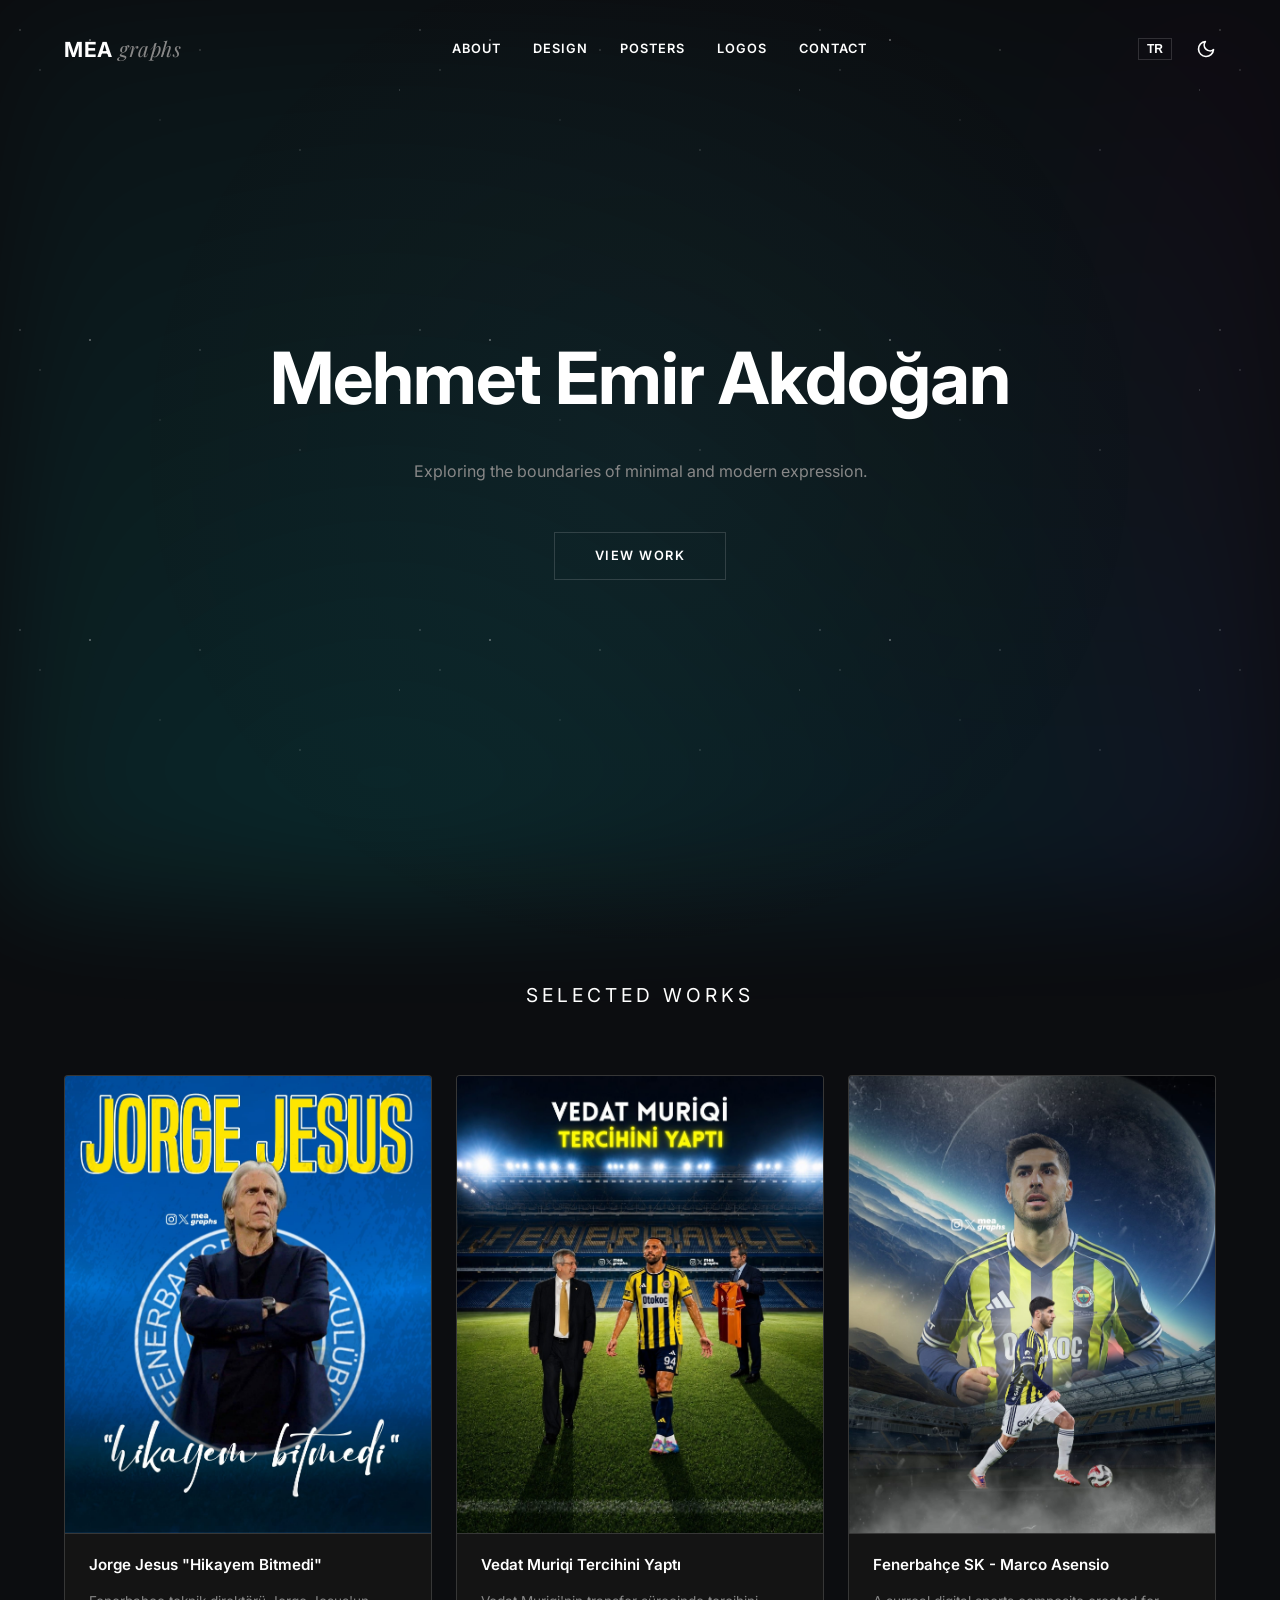
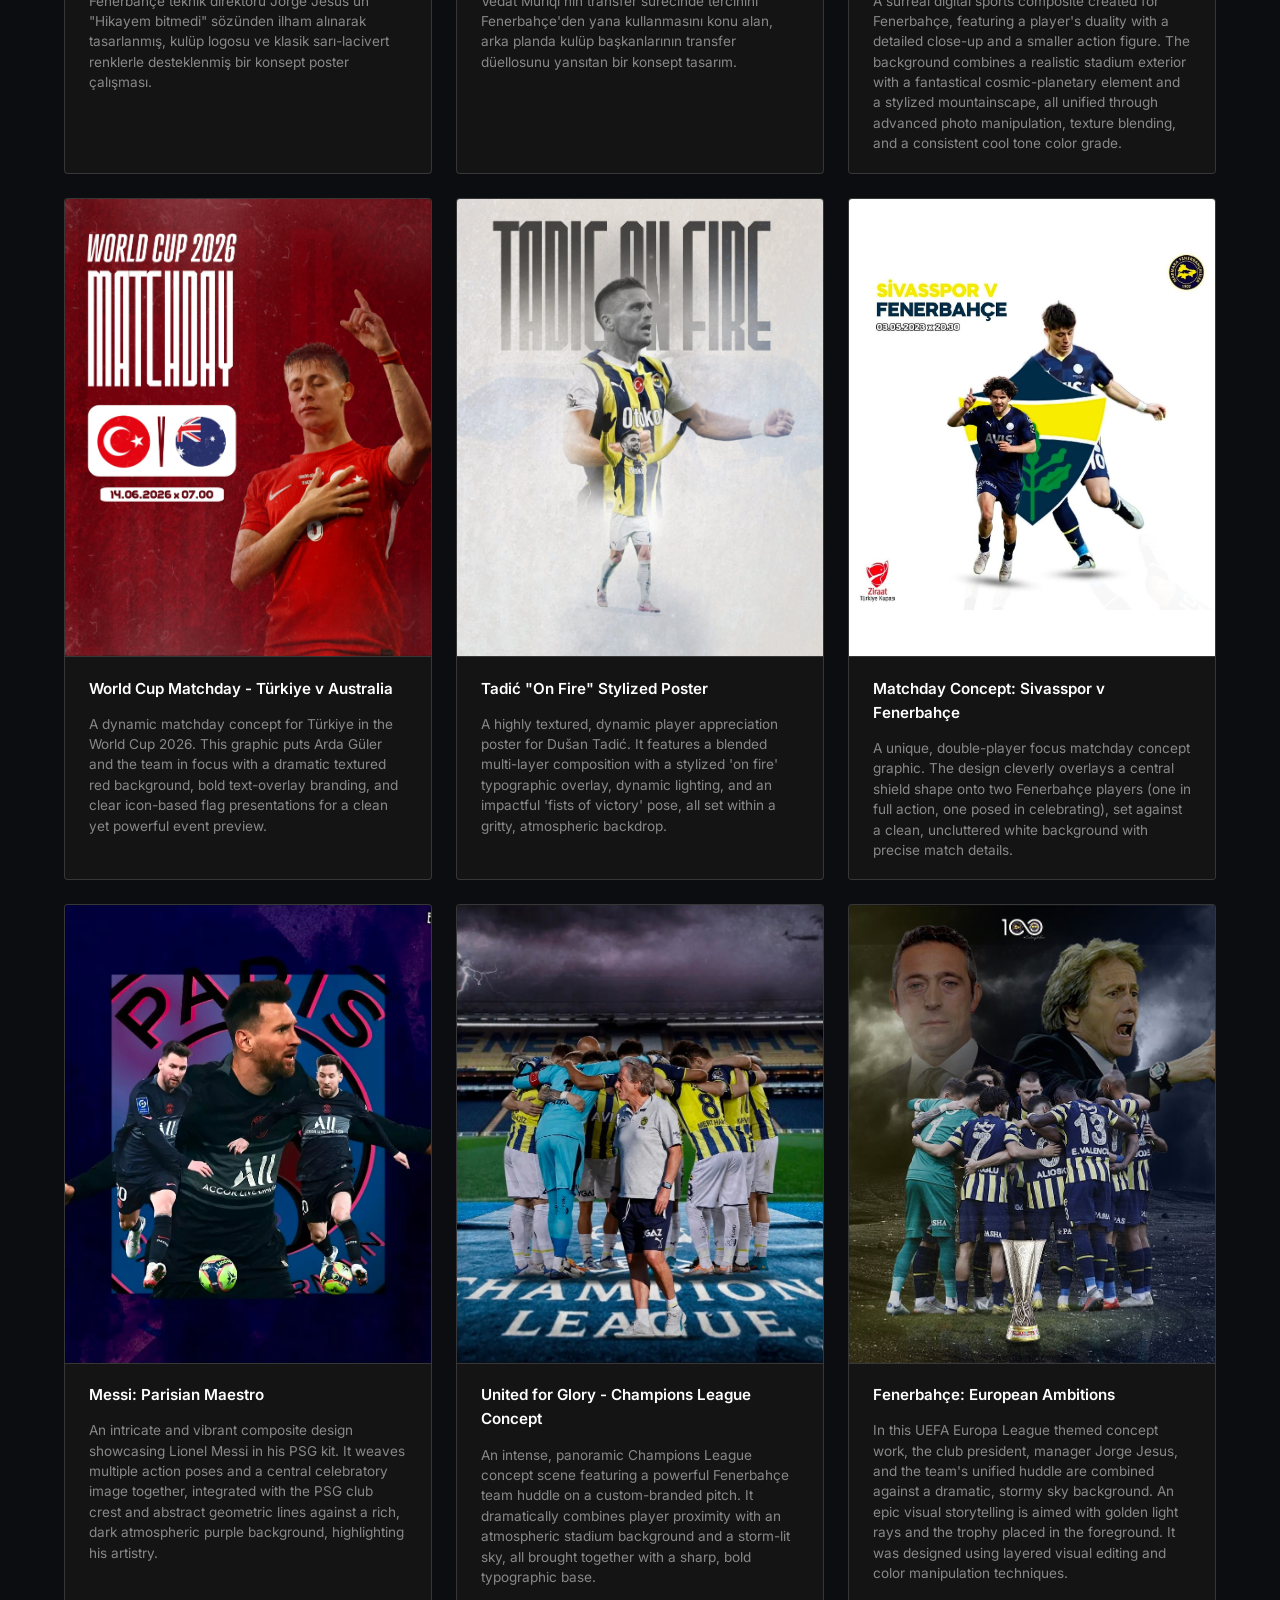
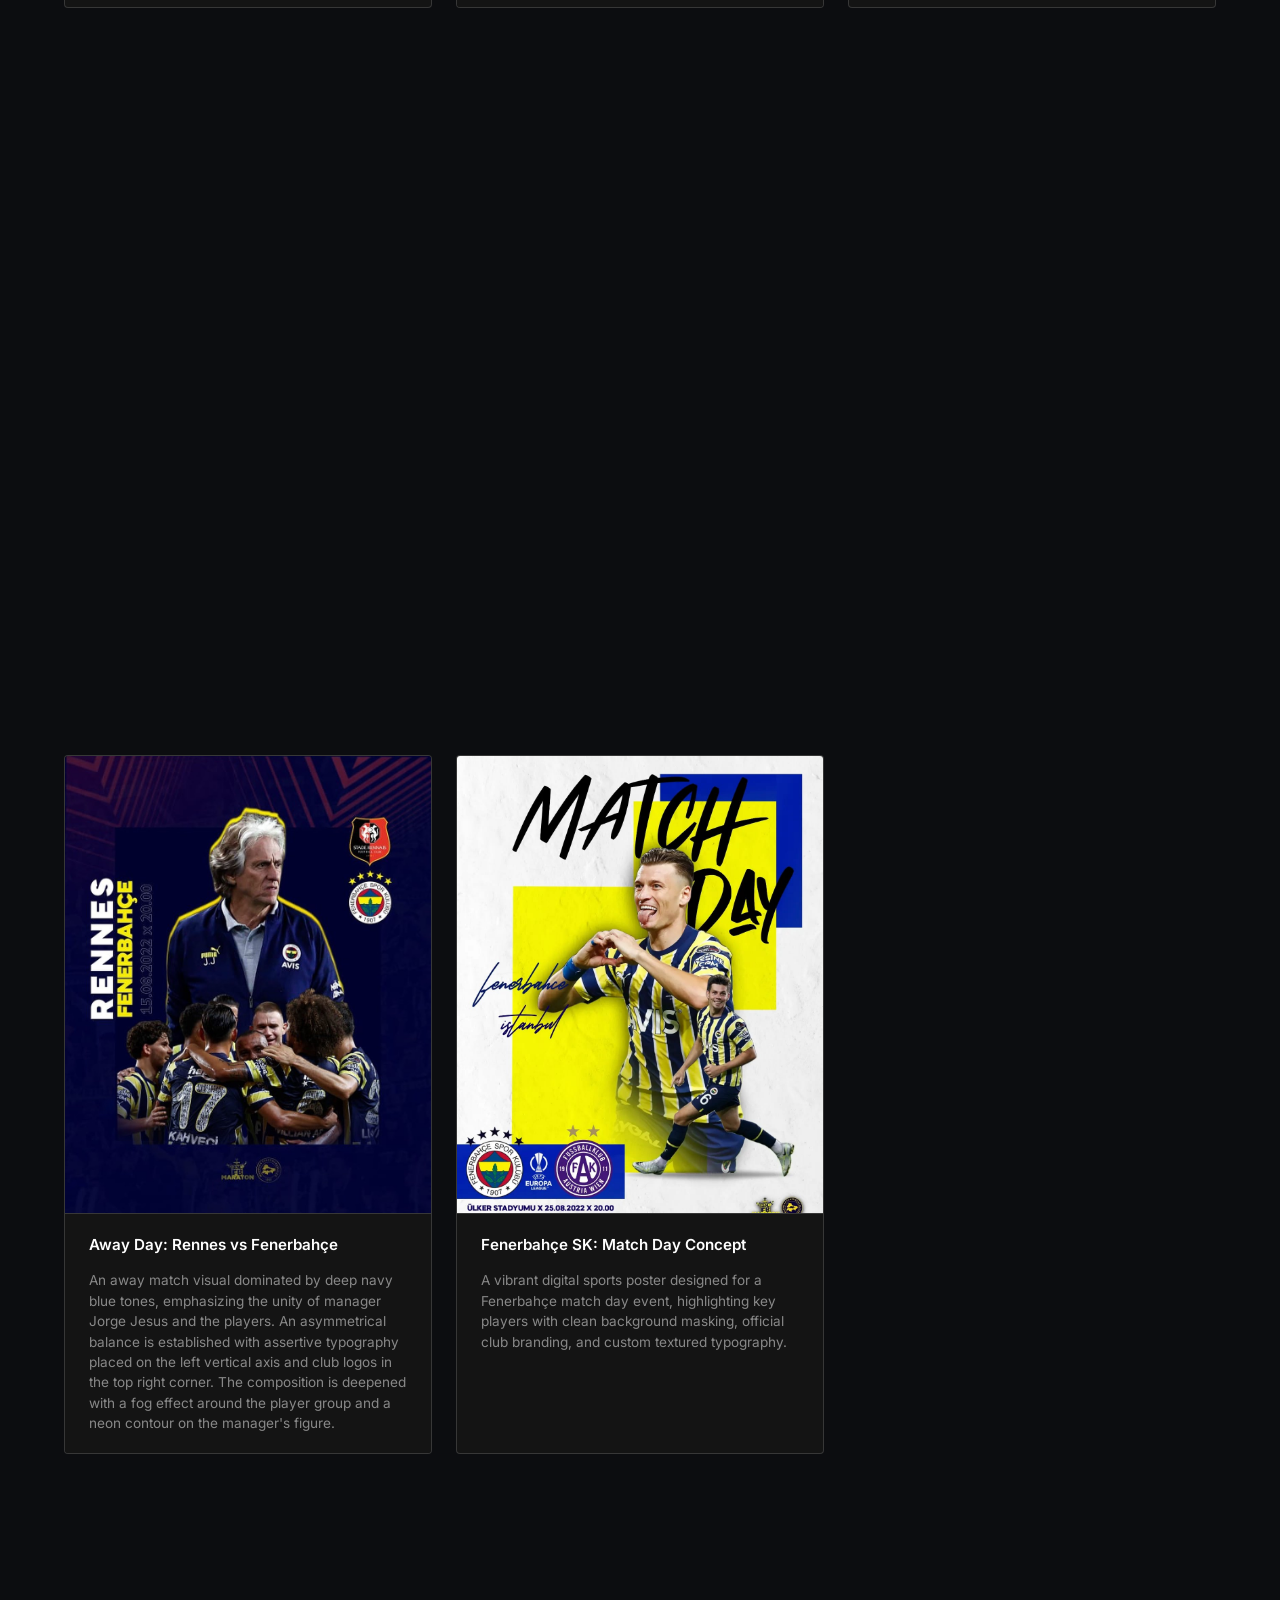
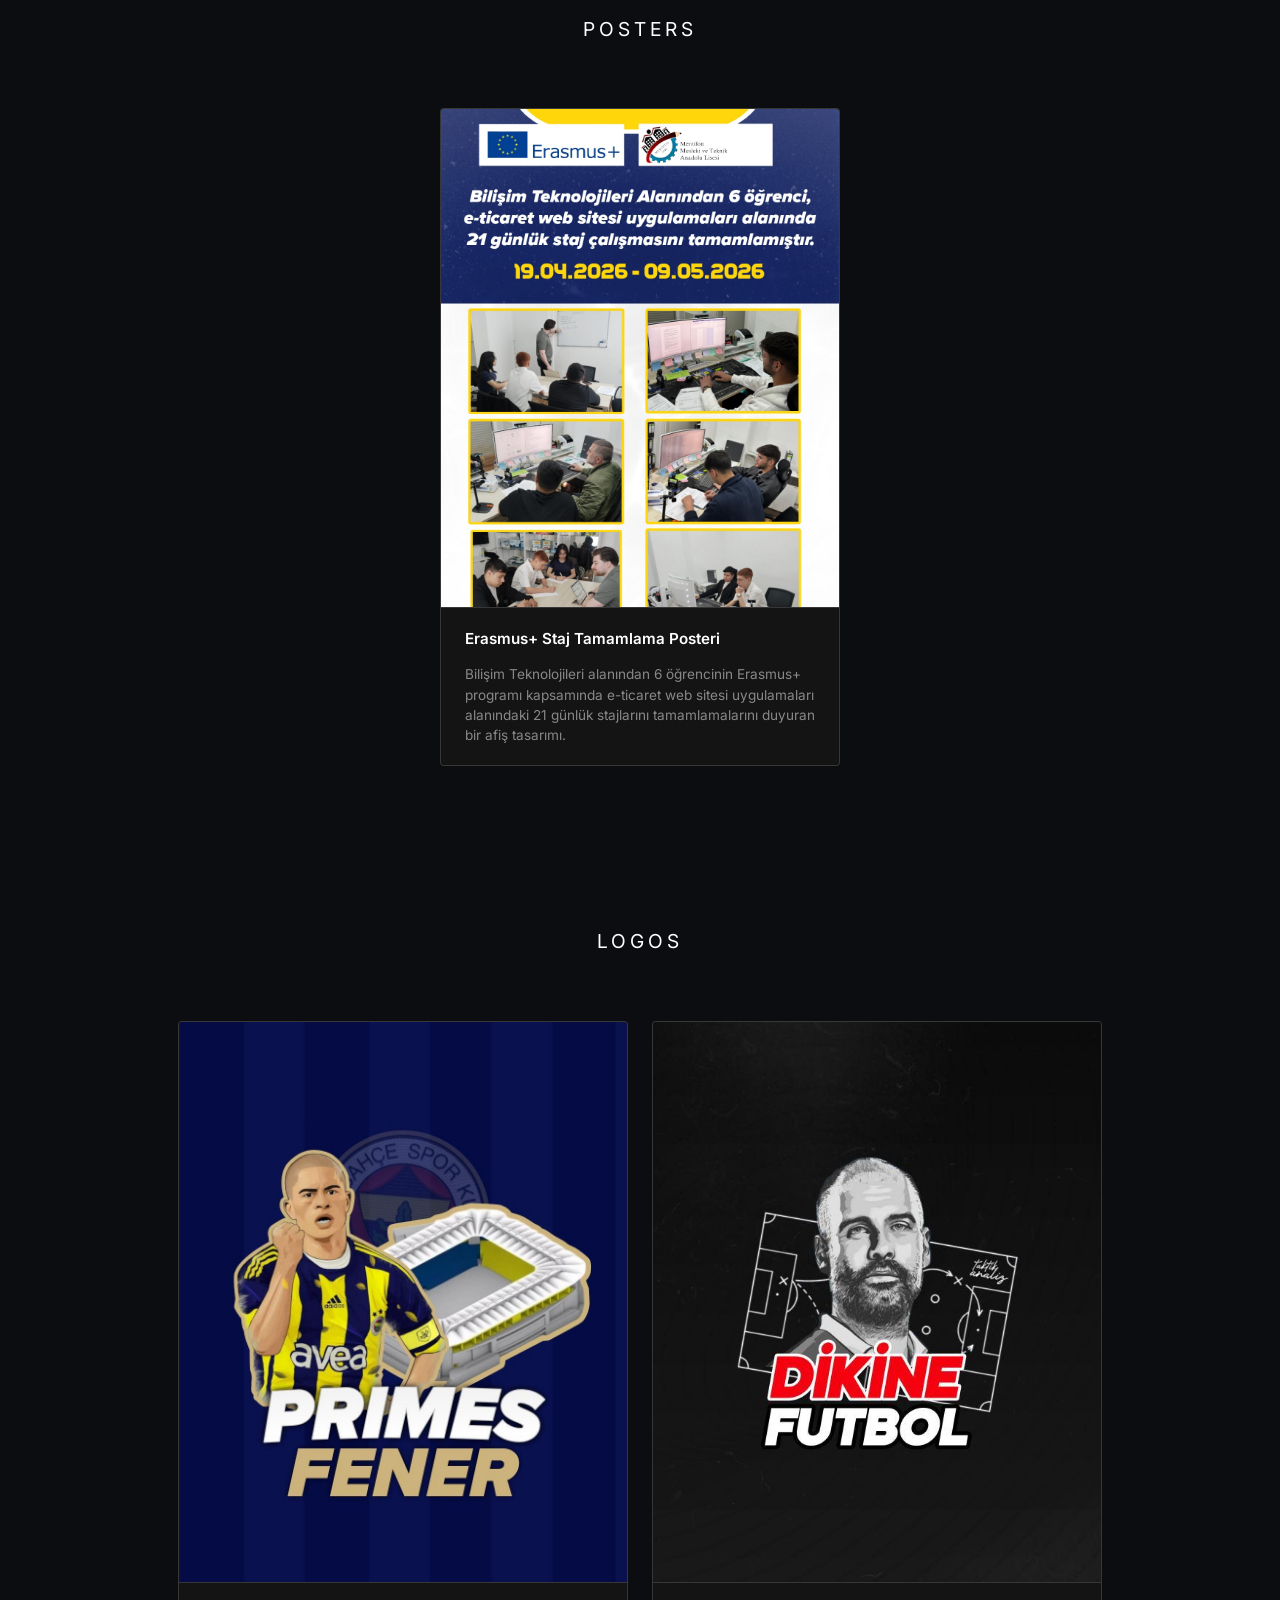
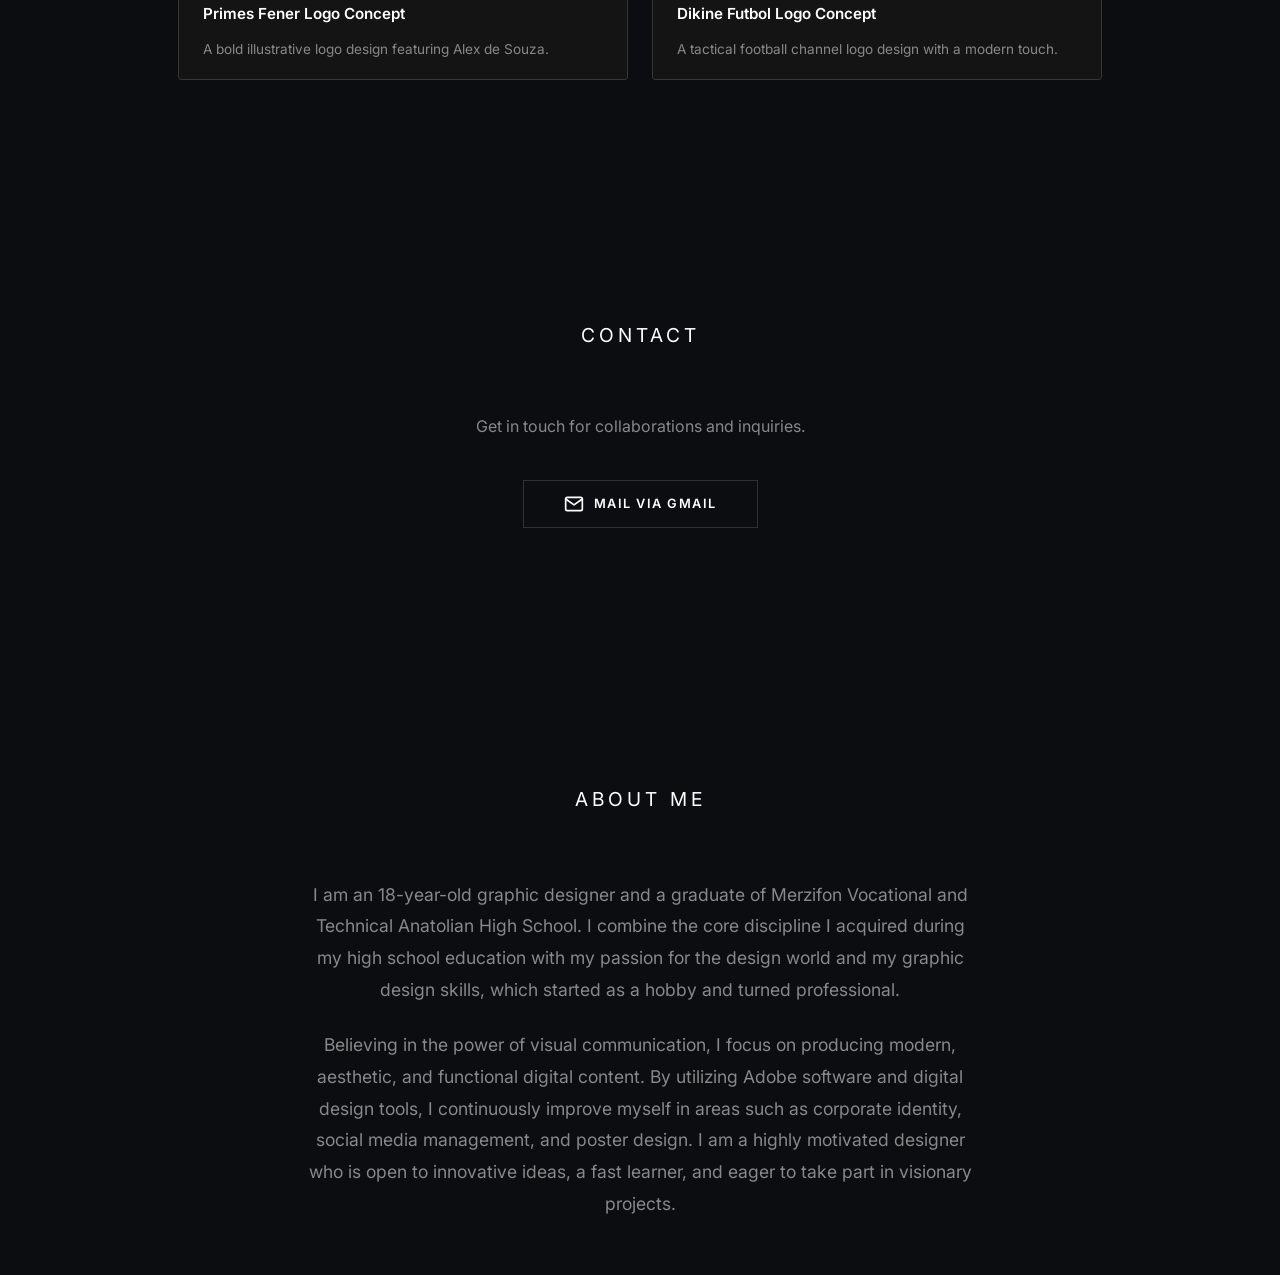
==== emiro kemiro  portfolyo site/index.html @ 2eadd858 "Add files via upload" ====
<!DOCTYPE html>
<html lang="en" data-theme="dark">
<head>
    <meta charset="UTF-8">
    <meta name="viewport" content="width=device-width, initial-scale=1.0">
    <title>Mehmet Emir Akdoğan | Design</title>
    <link rel="stylesheet" href="style.css?v=20">
    <link href="https://fonts.googleapis.com/css2?family=Inter:wght@300;400;500;600;700&family=Playfair+Display:ital@1&display=swap" rel="stylesheet">
</head>
<body>
    <div class="hologram-bg"></div>
    <header>
        <div class="logo"><strong>MEA</strong> <em>graphs</em></div>
        <nav class="nav-links">
            <a href="#about" data-en="ABOUT" data-tr="HAKKIMDA">ABOUT</a>
            <a href="#design" data-en="DESIGN" data-tr="TASARIM">DESIGN</a>
            <a href="#posters" data-en="POSTERS" data-tr="AFİŞ">POSTERS</a>
            <a href="#logos" data-en="LOGOS" data-tr="LOGOLAR">LOGOS</a>
            <a href="#contact" data-en="CONTACT" data-tr="İLETİŞİM">CONTACT</a>
        </nav>
        <div class="nav-right">
            <button class="lang-btn" id="lang-toggle">TR</button>
            <button id="theme-toggle" aria-label="Toggle Theme">
                <svg id="moon-icon" xmlns="http://www.w3.org/2000/svg" width="20" height="20" viewBox="0 0 24 24" fill="none" stroke="currentColor" stroke-width="2" stroke-linecap="round" stroke-linejoin="round"><path d="M21 12.79A9 9 0 1 1 11.21 3 7 7 0 0 0 21 12.79z"></path></svg>
                <svg id="sun-icon" xmlns="http://www.w3.org/2000/svg" width="20" height="20" viewBox="0 0 24 24" fill="none" stroke="currentColor" stroke-width="2" stroke-linecap="round" stroke-linejoin="round" style="display: none;"><circle cx="12" cy="12" r="5"></circle><line x1="12" y1="1" x2="12" y2="3"></line><line x1="12" y1="21" x2="12" y2="23"></line><line x1="4.22" y1="4.22" x2="5.64" y2="5.64"></line><line x1="18.36" y1="18.36" x2="19.78" y2="19.78"></line><line x1="1" y1="12" x2="3" y2="12"></line><line x1="21" y1="12" x2="23" y2="12"></line><line x1="4.22" y1="19.78" x2="5.64" y2="18.36"></line><line x1="18.36" y1="5.64" x2="19.78" y2="4.22"></line></svg>
            </button>
        </div>
    </header>

    <main>
        <section class="hero" id="home">
            <div id="stars"></div>
            <h1>Mehmet Emir Akdoğan</h1>
            <p data-en="Exploring the boundaries of minimal and modern expression." data-tr="Minimal ve modern ifadenin sınırlarını keşfediyorum.">Exploring the boundaries of minimal and modern expression.</p>
            <a href="#design" class="btn-outline view-work-btn" data-en="VIEW WORK" data-tr="ÇALIŞMALARI GÖR">VIEW WORK</a>
        </section>


        <section class="works-section" id="design">
            <h2 class="section-title fade-in-scroll" data-en="SELECTED WORKS" data-tr="SEÇKİN ÇALIŞMALAR">SELECTED WORKS</h2>
            <div class="works-grid">

                <div class="work-card">
                    <div class="card-img">
                        <img src="assets/jorge_jesus.jpg" alt="Jorge Jesus - Hikayem Bitmedi">
                    </div>
                    <div class="card-info">
                        <h3 data-en="Jorge Jesus &quot;My Story Isn't Over&quot;" data-tr="Jorge Jesus &quot;Hikayem Bitmedi&quot;">Jorge Jesus "Hikayem Bitmedi"</h3>
                        <p class="card-desc" data-en="A concept poster design inspired by Fenerbahçe manager Jorge Jesus's quote &quot;My story isn't over&quot;, supported by the club logo and classic yellow-navy blue colors." data-tr="Fenerbahçe teknik direktörü Jorge Jesus'un &quot;Hikayem bitmedi&quot; sözünden ilham alınarak tasarlanmış, kulüp logosu ve klasik sarı-lacivert renklerle desteklenmiş bir konsept poster çalışması.">Fenerbahçe teknik direktörü Jorge Jesus'un "Hikayem bitmedi" sözünden ilham alınarak tasarlanmış, kulüp logosu ve klasik sarı-lacivert renklerle desteklenmiş bir konsept poster çalışması.</p>
                    </div>
                </div>

                <div class="work-card">
                    <div class="card-img">
                        <img src="assets/vedat_muriqi.jpg" alt="Vedat Muriqi - Transfer Tercihi">
                    </div>
                    <div class="card-info">
                        <h3 data-en="Vedat Muriqi Transfer Decision" data-tr="Vedat Muriqi Tercihini Yaptı">Vedat Muriqi Tercihini Yaptı</h3>
                        <p class="card-desc" data-en="A transfer announcement concept design highlighting Vedat Muriqi's decision to join Fenerbahçe over rival clubs, featuring club presidents in the background to emphasize the transfer duel." data-tr="Vedat Muriqi'nin transfer sürecinde tercihini Fenerbahçe'den yana kullanmasını konu alan, arka planda kulüp başkanlarının transfer düellosunu yansıtan bir konsept tasarım.">Vedat Muriqi'nin transfer sürecinde tercihini Fenerbahçe'den yana kullanmasını konu alan, arka planda kulüp başkanlarının transfer düellosunu yansıtan bir konsept tasarım.</p>
                    </div>
                </div>

                <div class="work-card">
                    <div class="card-img">
                        <img src="assets/image 12.jpeg" alt="Fenerbahçe SK - Marco Asensio">
                    </div>
                    <div class="card-info">
                        <h3 data-en="Fenerbahçe SK - Marco Asensio" data-tr="Fenerbahçe SK - Marco Asensio">Fenerbahçe SK - Marco Asensio</h3>
                        <p class="card-desc" data-en="A surreal digital sports composite created for Fenerbahçe, featuring a player's duality with a detailed close-up and a smaller action figure. The background combines a realistic stadium exterior with a fantastical cosmic-planetary element and a stylized mountainscape, all unified through advanced photo manipulation, texture blending, and a consistent cool tone color grade." data-tr="Fenerbahçe için hazırlanan bu sürreal dijital spor kompozit çalışmasında, oyuncunun ikiliği, detaylı bir yakın plan ve daha küçük bir aksiyon figürüyle yansıtılıyor. Arka planda gerçekçi bir stadyum dış görünümü, fantastik kozmik-gezegen unsuru ve stilize bir dağ manzarası; gelişmiş fotoğraf manipülasyonu, doku harmanlama ve tutarlı soğuk ton renk derecelendirmesiyle bir araya getirilerek bütünlük sağlanmıştır.">A surreal digital sports composite created for Fenerbahçe, featuring a player's duality with a detailed close-up and a smaller action figure. The background combines a realistic stadium exterior with a fantastical cosmic-planetary element and a stylized mountainscape, all unified through advanced photo manipulation, texture blending, and a consistent cool tone color grade.</p>
                    </div>
                </div>
                <div class="work-card">
                    <div class="card-img">
                        <img src="assets/image 4.jpeg" alt="World Cup Matchday - Türkiye v Australia">
                    </div>
                    <div class="card-info">
                        <h3 data-en="World Cup Matchday - Türkiye v Australia" data-tr="Dünya Kupası Maç Günü - Türkiye v Avustralya">World Cup Matchday - Türkiye v Australia</h3>
                        <p class="card-desc" data-en="A dynamic matchday concept for Türkiye in the World Cup 2026. This graphic puts Arda Güler and the team in focus with a dramatic textured red background, bold text-overlay branding, and clear icon-based flag presentations for a clean yet powerful event preview." data-tr="2026 Dünya Kupası'nda Türkiye için dinamik bir maç günü konsepti. Arda Güler'i odağa alan bu çalışma, dramatik kırmızı arka planı ve ikon tabanlı detaylarıyla güçlü bir etkinlik önizlemesi sunar.">A dynamic matchday concept for Türkiye in the World Cup 2026. This graphic puts Arda Güler and the team in focus with a dramatic textured red background, bold text-overlay branding, and clear icon-based flag presentations for a clean yet powerful event preview.</p>
                    </div>
                </div>
                <div class="work-card">
                    <div class="card-img">
                        <img src="assets/image 2.jpeg" alt="Tadić 'On Fire' Stylized Poster">
                    </div>
                    <div class="card-info">
                        <h3 data-en="Tadić &quot;On Fire&quot; Stylized Poster" data-tr="Tadić &quot;On Fire&quot; Stilize Poster">Tadić "On Fire" Stylized Poster</h3>
                        <p class="card-desc" data-en="A highly textured, dynamic player appreciation poster for Dušan Tadić. It features a blended multi-layer composition with a stylized 'on fire' typographic overlay, dynamic lighting, and an impactful 'fists of victory' pose, all set within a gritty, atmospheric backdrop." data-tr="Dušan Tadić için tasarlanmış yüksek dokulu, dinamik bir poster. Stilize edilmiş 'on fire' tipografisi, dinamik ışıklandırma ve etkili bir kompozisyon ile harmanlanmıştır.">A highly textured, dynamic player appreciation poster for Dušan Tadić. It features a blended multi-layer composition with a stylized 'on fire' typographic overlay, dynamic lighting, and an impactful 'fists of victory' pose, all set within a gritty, atmospheric backdrop.</p>
                    </div>
                </div>
                <div class="work-card">
                    <div class="card-img contain-img">
                        <img src="assets/image 1.jpeg" alt="Matchday Concept: Sivasspor v Fenerbahçe">
                    </div>
                    <div class="card-info">
                        <h3 data-en="Matchday Concept: Sivasspor v Fenerbahçe" data-tr="Maç Günü Konsepti: Sivasspor v Fenerbahçe">Matchday Concept: Sivasspor v Fenerbahçe</h3>
                        <p class="card-desc" data-en="A unique, double-player focus matchday concept graphic. The design cleverly overlays a central shield shape onto two Fenerbahçe players (one in full action, one posed in celebrating), set against a clean, uncluttered white background with precise match details." data-tr="İki oyuncu odaklı, eşsiz bir maç günü konsept grafiği. Tasarım, merkezi bir kalkan şeklini iki Fenerbahçe oyuncusu üzerine akıllıca yerleştirerek temiz ve sade beyaz bir arka planda sunuyor.">A unique, double-player focus matchday concept graphic. The design cleverly overlays a central shield shape onto two Fenerbahçe players (one in full action, one posed in celebrating), set against a clean, uncluttered white background with precise match details.</p>
                    </div>
                </div>

                <div class="work-card">
                    <div class="card-img">
                        <img src="assets/image 3.jpeg" alt="Messi: Parisian Maestro">
                    </div>
                    <div class="card-info">
                        <h3 data-en="Messi: Parisian Maestro" data-tr="Messi: Parisli Maestro">Messi: Parisian Maestro</h3>
                        <p class="card-desc" data-en="An intricate and vibrant composite design showcasing Lionel Messi in his PSG kit. It weaves multiple action poses and a central celebratory image together, integrated with the PSG club crest and abstract geometric lines against a rich, dark atmospheric purple background, highlighting his artistry." data-tr="Lionel Messi'yi PSG formasıyla sergileyen canlı bir kompozit tasarım. Oyuncunun sanatını öne çıkarmak için karanlık atmosferik mor arka planda geometrik hatlarla detaylandırılmıştır.">An intricate and vibrant composite design showcasing Lionel Messi in his PSG kit. It weaves multiple action poses and a central celebratory image together, integrated with the PSG club crest and abstract geometric lines against a rich, dark atmospheric purple background, highlighting his artistry.</p>
                    </div>
                </div>

                <div class="work-card">
                    <div class="card-img">
                        <img src="assets/image 5.jpeg" alt="United for Glory - Champions League Concept">
                    </div>
                    <div class="card-info">
                        <h3 data-en="United for Glory - Champions League Concept" data-tr="Zafer İçin Bir Arada - Şampiyonlar Ligi Konsepti">United for Glory - Champions League Concept</h3>
                        <p class="card-desc" data-en="An intense, panoramic Champions League concept scene featuring a powerful Fenerbahçe team huddle on a custom-branded pitch. It dramatically combines player proximity with an atmospheric stadium background and a storm-lit sky, all brought together with a sharp, bold typographic base." data-tr="Fenerbahçe takımının sahada kenetlenmesini gösteren panoramik bir Şampiyonlar Ligi konsept sahnesi. Oyuncu yakınlığı, fırtınalı gökyüzü ve stadyum atmosferi ile birleştirilmiştir.">An intense, panoramic Champions League concept scene featuring a powerful Fenerbahçe team huddle on a custom-branded pitch. It dramatically combines player proximity with an atmospheric stadium background and a storm-lit sky, all brought together with a sharp, bold typographic base.</p>
                    </div>
                </div>
                <div class="work-card">
                    <div class="card-img">
                        <img src="assets/image 6.jpeg" alt="Fenerbahçe: European Ambitions">
                    </div>
                    <div class="card-info">
                        <h3 data-en="Fenerbahçe: European Ambitions" data-tr="Fenerbahçe – UEFA Avrupa Ligi Yolculuğu">Fenerbahçe: European Ambitions</h3>
                        <p class="card-desc" data-en="In this UEFA Europa League themed concept work, the club president, manager Jorge Jesus, and the team's unified huddle are combined against a dramatic, stormy sky background. An epic visual storytelling is aimed with golden light rays and the trophy placed in the foreground. It was designed using layered visual editing and color manipulation techniques." data-tr="UEFA Avrupa Ligi temalı bu konsept çalışmada, kulüp başkanı, teknik direktör Jorge Jesus ve takımın kenetlenme anı dramatik, fırtınalı bir gökyüzü arka planıyla birleştirilmiştir. Altın sarısı tonlarındaki ışık hüzmeleri ve ön plana yerleştirilen kupa objesiyle epik bir görsel hikaye anlatımı hedeflenmiştir. Katmanlı görsel düzenleme ve renk manipülasyonu teknikleri kullanılarak tasarlanmıştır.">In this UEFA Europa League themed concept work, the club president, manager Jorge Jesus, and the team's unified huddle are combined against a dramatic, stormy sky background. An epic visual storytelling is aimed with golden light rays and the trophy placed in the foreground. It was designed using layered visual editing and color manipulation techniques.</p>
                    </div>
                </div>
                <div class="work-card">
                    <div class="card-img">
                        <img src="assets/image 7.jpeg" alt="Matchday: İstanbulspor vs Fenerbahçe">
                    </div>
                    <div class="card-info">
                        <h3 data-en="Matchday: İstanbulspor vs Fenerbahçe" data-tr="İstanbulspor - Fenerbahçe Maç Günü">Matchday: İstanbulspor vs Fenerbahçe</h3>
                        <p class="card-desc" data-en="In this dynamic matchday visual prepared for the Süper Lig fixture, the team's iconic huddle during a goal celebration is chosen as the focal point. While an energetic atmosphere is created with the vibrant yellow smoke effect in the background, the match details highlighted with a modern and bold typography give the design a corporate identity." data-tr="Süper Lig müsabakası için hazırlanan bu dinamik maç günü görselinde, takımın gol sevincindeki ikonik kenetlenme anı odak noktası olarak seçilmiştir. Arka plandaki canlı sarı duman efektiyle enerjik bir atmosfer yaratılırken, modern ve kalın tipografi tercihiyle ön plana çıkarılan maç bilgileri tasarıma kurumsal bir kimlik kazandırmaktadır.">In this dynamic matchday visual prepared for the Süper Lig fixture, the team's iconic huddle during a goal celebration is chosen as the focal point. While an energetic atmosphere is created with the vibrant yellow smoke effect in the background, the match details highlighted with a modern and bold typography give the design a corporate identity.</p>
                    </div>
                </div>
                <div class="work-card">
                    <div class="card-img">
                        <img src="assets/image 8.jpeg" alt="Fenerbahçe vs Ankaragücü: On the Ball">
                    </div>
                    <div class="card-info">
                        <h3 data-en="Fenerbahçe vs Ankaragücü: On the Ball" data-tr="Fenerbahçe - Ankaragücü Oyuncu Odaklı Tasarım">Fenerbahçe vs Ankaragücü: On the Ball</h3>
                        <p class="card-desc" data-en="A dynamic sports poster focusing on the duel and ball control of two rival players. To create a sense of depth, the stadium image in the background is blurred, and the players' mobility and focal point on the pitch are enhanced with a subtle light effect (glow) applied around them and smoke details in the foreground." data-tr="İki rakip oyuncunun ikili mücadelesini ve top kontrolünü merkeze alan dinamik bir spor posteri. Derinlik hissi yaratmak amacıyla arka plandaki stadyum görseli flu bırakılmış, sporcuların etrafına uygulanan hafif ışık efekti (glow) ve ön plandaki duman detayları ile oyuncuların sahadaki hareketliliği ve odak noktası güçlendirilmiştir.">A dynamic sports poster focusing on the duel and ball control of two rival players. To create a sense of depth, the stadium image in the background is blurred, and the players' mobility and focal point on the pitch are enhanced with a subtle light effect (glow) applied around them and smoke details in the foreground.</p>
                    </div>
                </div>
                <div class="work-card">
                    <div class="card-img">
                        <img src="assets/image 9.jpeg" alt="UEFA Europa League: Group Stage Infographic">
                    </div>
                    <div class="card-info">
                        <h3 data-en="UEFA Europa League: Group Stage Infographic" data-tr="UEFA Avrupa Ligi Grubumuz">UEFA Europa League: Group Stage Infographic</h3>
                        <p class="card-desc" data-en="An information-focused social media graphic listing Fenerbahçe's opponents in the UEFA Europa League. A clean and modern infographic design with high readability for fans was created by balancing the club's corporate yellow and navy blue tones, sharp-edged stripes, and logos." data-tr="Fenerbahçe’nin UEFA Avrupa Ligi'ndeki rakiplerini listeleyen, bilgi odaklı bir sosyal medya grafiği. Kulübün kurumsal renkleri olan sarı ve lacivert tonlarının ağırlıkta olduğu, keskin hatlara sahip şeritler ve logoların dengeli yerleşimiyle taraftarlar için okunabilirliği yüksek, temiz ve modern bir infografik tasarımı oluşturulmuştur.">An information-focused social media graphic listing Fenerbahçe's opponents in the UEFA Europa League. A clean and modern infographic design with high readability for fans was created by balancing the club's corporate yellow and navy blue tones, sharp-edged stripes, and logos.</p>
                    </div>
                </div>
                <div class="work-card">
                    <div class="card-img">
                        <img src="assets/image 10.jpeg" alt="Away Day: Rennes vs Fenerbahçe">
                    </div>
                    <div class="card-info">
                        <h3 data-en="Away Day: Rennes vs Fenerbahçe" data-tr="Rennes - Fenerbahçe Deplasman Konsepti">Away Day: Rennes vs Fenerbahçe</h3>
                        <p class="card-desc" data-en="An away match visual dominated by deep navy blue tones, emphasizing the unity of manager Jorge Jesus and the players. An asymmetrical balance is established with assertive typography placed on the left vertical axis and club logos in the top right corner. The composition is deepened with a fog effect around the player group and a neon contour on the manager's figure." data-tr="Teknik direktör Jorge Jesus ve oyuncuların birlikteliğini vurgulayan, derin lacivert tonlarının hakim olduğu bir deplasman maçı görseli. Sol dikey aksa yerleştirilen iddialı tipografi ve sağ üst köşedeki kulüp logolarıyla asimetrik bir denge kurulmuştur. Oyuncu grubunun etrafındaki sis efekti ve teknik direktör figürünün üzerindeki neon kontur ile kompozisyon derinleştirilmiştir.">An away match visual dominated by deep navy blue tones, emphasizing the unity of manager Jorge Jesus and the players. An asymmetrical balance is established with assertive typography placed on the left vertical axis and club logos in the top right corner. The composition is deepened with a fog effect around the player group and a neon contour on the manager's figure.</p>
                    </div>
                </div>
                <div class="work-card">
                    <div class="card-img">
                        <img src="assets/image 11.jpeg" alt="Fenerbahçe SK: Match Day Concept">
                    </div>
                    <div class="card-info">
                        <h3 data-en="Fenerbahçe SK: Match Day Concept" data-tr="Fenerbahçe SK: Maç Günü Konsepti">Fenerbahçe SK: Match Day Concept</h3>
                        <p class="card-desc" data-en="A vibrant digital sports poster designed for a Fenerbahçe match day event, highlighting key players with clean background masking, official club branding, and custom textured typography." data-tr="Fenerbahçe maç günü etkinliği için tasarlanmış, önemli oyuncuları temiz bir arka plan maskelemesi, resmi kulüp markalaması ve özel dokulu tipografi ile öne çıkaran canlı bir dijital spor posteri.">A vibrant digital sports poster designed for a Fenerbahçe match day event, highlighting key players with clean background masking, official club branding, and custom textured typography.</p>
                    </div>
                </div>

            </div>
        </section>

        <section class="works-section fade-in-scroll" id="posters">
            <h2 class="section-title" data-en="POSTERS" data-tr="AFİŞ">POSTERS</h2>
            <div class="works-grid">
                <div class="work-card">
                    <div class="card-img">
                        <img src="assets/image 15.jpeg" alt="Erasmus+ Staj Tamamlama Posteri">
                    </div>
                    <div class="card-info">
                        <h3 data-en="Erasmus+ Internship Completion Poster" data-tr="Erasmus+ Staj Tamamlama Posteri">Erasmus+ Staj Tamamlama Posteri</h3>
                        <p class="card-desc" data-en="A poster design announcing the completion of a 21-day e-commerce website application internship by 6 Information Technology students under the Erasmus+ program." data-tr="Bilişim Teknolojileri alanından 6 öğrencinin Erasmus+ programı kapsamında e-ticaret web sitesi uygulamaları alanındaki 21 günlük stajlarını tamamlamalarını duyuran bir afiş tasarımı.">Bilişim Teknolojileri alanından 6 öğrencinin Erasmus+ programı kapsamında e-ticaret web sitesi uygulamaları alanındaki 21 günlük stajlarını tamamlamalarını duyuran bir afiş tasarımı.</p>
                    </div>
                </div>
            </div>
        </section>
        
        <section class="works-section fade-in-scroll" id="logos">
            <h2 class="section-title" data-en="LOGOS" data-tr="LOGOLAR">LOGOS</h2>
            <div class="works-grid">
                <div class="work-card">
                    <div class="card-img">
                        <img src="assets/image 14.jpeg" alt="Primes Fener Logo Concept">
                    </div>
                    <div class="card-info">
                        <h3 data-en="Primes Fener Logo Concept" data-tr="Primes Fener Logo Konsepti">Primes Fener Logo Concept</h3>
                        <p class="card-desc" data-en="A bold illustrative logo design featuring Alex de Souza." data-tr="Alex de Souza'nın yer aldığı cesur ve illüstratif bir logo tasarımı.">A bold illustrative logo design featuring Alex de Souza.</p>
                    </div>
                </div>
                <div class="work-card">
                    <div class="card-img">
                        <img src="assets/image13.jpeg" alt="Dikine Futbol Logo Concept">
                    </div>
                    <div class="card-info">
                        <h3 data-en="Dikine Futbol Logo Concept" data-tr="Dikine Futbol Logo Konsepti">Dikine Futbol Logo Concept</h3>
                        <p class="card-desc" data-en="A tactical football channel logo design with a modern touch." data-tr="Modern bir dokunuşa sahip taktiksel futbol kanalı logo tasarımı.">A tactical football channel logo design with a modern touch.</p>
                    </div>
                </div>
            </div>
        </section>

        <section class="contact-section" id="contact">
            <h2 class="section-title fade-in-scroll" data-en="CONTACT" data-tr="İLETİŞİM">CONTACT</h2>
            <p class="fade-in-scroll" data-en="Get in touch for collaborations and inquiries." data-tr="İşbirlikleri ve sorularınız için benimle iletişime geçin.">Get in touch for collaborations and inquiries.</p>
            <a href="https://mail.google.com/mail/?view=cm&fs=1&to=mehmetemirakdogann@gmail.com" target="_blank" rel="noopener noreferrer" class="btn-outline gmail-btn fade-in-scroll">
                <svg xmlns="http://www.w3.org/2000/svg" width="20" height="20" viewBox="0 0 24 24" fill="none" stroke="currentColor" stroke-width="2" stroke-linecap="round" stroke-linejoin="round"><path d="M4 4h16c1.1 0 2 .9 2 2v12c0 1.1-.9 2-2 2H4c-1.1 0-2-.9-2-2V6c0-1.1.9-2 2-2z"></path><polyline points="22,6 12,13 2,6"></polyline></svg>
                <span data-en="MAIL VIA GMAIL" data-tr="GMAIL İLE ULAŞ">MAIL VIA GMAIL</span>
            </a>
        </section>

        <section class="about-section fade-in-scroll" id="about">
            <h2 class="section-title" data-en="ABOUT ME" data-tr="HAKKIMDA">ABOUT ME</h2>
            <div class="about-content">
                <p data-en="I am an 18-year-old graphic designer and a graduate of Merzifon Vocational and Technical Anatolian High School. I combine the core discipline I acquired during my high school education with my passion for the design world and my graphic design skills, which started as a hobby and turned professional." data-tr="Merzifon Mesleki ve Teknik Anadolu Lisesi mezunu, 18 yaşında genç bir grafik tasarımcıyım. Lise eğitimim boyunca edindiğim temel disiplini, tasarım dünyasına olan tutkum ve hobi olarak başlayıp profesyonelleştirdiğim grafik tasarım yeteneklerimle birleştiriyorum.">I am an 18-year-old graphic designer and a graduate of Merzifon Vocational and Technical Anatolian High School. I combine the core discipline I acquired during my high school education with my passion for the design world and my graphic design skills, which started as a hobby and turned professional.</p>
                <p data-en="Believing in the power of visual communication, I focus on producing modern, aesthetic, and functional digital content. By utilizing Adobe software and digital design tools, I continuously improve myself in areas such as corporate identity, social media management, and poster design. I am a highly motivated designer who is open to innovative ideas, a fast learner, and eager to take part in visionary projects." data-tr="Görsel iletişimin gücüne inanıyor; modern, estetik ve işlevsel dijital içerikler üretmeye odaklanıyorum. Adobe programları ve dijital tasarım araçlarını kullanarak kurumsal kimlik, sosyal medya yönetimi ve poster tasarımları gibi alanlarda kendimi sürekli geliştiriyorum. Yenilikçi fikirlere açık, hızlı öğrenen ve vizyoner projelerde yer almak isteyen motive bir tasarımcıyım.">Believing in the power of visual communication, I focus on producing modern, aesthetic, and functional digital content. By utilizing Adobe software and digital design tools, I continuously improve myself in areas such as corporate identity, social media management, and poster design. I am a highly motivated designer who is open to innovative ideas, a fast learner, and eager to take part in visionary projects.</p>
            </div>
        </section>
    </main>

    <button id="back-to-top" aria-label="Back to top">
        <svg xmlns="http://www.w3.org/2000/svg" width="24" height="24" viewBox="0 0 24 24" fill="none" stroke="currentColor" stroke-width="2" stroke-linecap="round" stroke-linejoin="round"><line x1="12" y1="19" x2="12" y2="5"></line><polyline points="5 12 12 5 19 12"></polyline></svg>
    </button>

    <!-- Lightbox -->
    <div id="lightbox" class="lightbox">
        <div class="lightbox-controls">
            <a id="lightbox-download" class="lightbox-download" download>
                <svg xmlns="http://www.w3.org/2000/svg" width="24" height="24" viewBox="0 0 24 24" fill="none" stroke="currentColor" stroke-width="2" stroke-linecap="round" stroke-linejoin="round">
                    <path d="M21 15v4a2 2 0 0 1-2 2H5a2 2 0 0 1-2-2v-4"></path>
                    <polyline points="7 10 12 15 17 10"></polyline>
                    <line x1="12" y1="15" x2="12" y2="3"></line>
                </svg>
            </a>
            <span class="lightbox-close">&times;</span>
        </div>
        <div class="lightbox-wrapper">
            <img class="lightbox-content" id="lightbox-img" alt="Enlarged view">
            <div class="lightbox-info">
                <h3 id="lightbox-title"></h3>
                <div class="lightbox-software">
                    <svg xmlns="http://www.w3.org/2000/svg" viewBox="0 0 24 24" width="16" height="16" fill="none" stroke="currentColor" stroke-width="2" stroke-linecap="round" stroke-linejoin="round">
                        <polygon points="12 2 2 7 12 12 22 7 12 2"></polygon>
                        <polyline points="2 17 12 22 22 17"></polyline>
                        <polyline points="2 12 12 17 22 12"></polyline>
                    </svg>
                    <span>Designed with Photoshop</span>
                </div>
            </div>
        </div>
    </div>

    <script src="script.js?v=17"></script>
</body>
</html>
---- emiro kemiro  portfolyo site/style.css ----
:root {
    --bg-color: #0c0d10;
    --text-color: #ffffff;
    --text-muted: #888888;
    --card-bg: #141414;
    --border-color: rgba(255, 255, 255, 0.15);
    --btn-hover-bg: #ffffff;
    --btn-hover-text: #000000;
    --transition: all 0.5s cubic-bezier(0.25, 1, 0.5, 1);
}

[data-theme="light"] {
    --bg-color: #f5f5f5;
    --text-color: #000000;
    --text-muted: #666666;
    --card-bg: #ffffff;
    --border-color: rgba(0, 0, 0, 0.15);
    --btn-hover-bg: #000000;
    --btn-hover-text: #ffffff;
}

* {
    margin: 0;
    padding: 0;
    box-sizing: border-box;
}

body {
    font-family: 'Inter', sans-serif;
    background-color: var(--bg-color);
    color: var(--text-color);
    transition: background-color 0.5s cubic-bezier(0.25, 1, 0.5, 1), color 0.5s cubic-bezier(0.25, 1, 0.5, 1);
    line-height: 1.6;
    overflow-x: hidden;
    position: relative;
    animation: pageLoadFade 1s cubic-bezier(0.25, 1, 0.5, 1) forwards;
}

@keyframes pageLoadFade {
    0% {
        opacity: 0;
    }
    100% {
        opacity: 1;
    }
}

/* Holographic Background */
.hologram-bg {
    position: fixed;
    top: 0;
    left: 0;
    width: 100vw;
    height: 100vh;
    z-index: -2;
    pointer-events: none;
    opacity: 0.15;
    background: 
        radial-gradient(circle at 15% 50%, rgba(0, 255, 255, 0.8), transparent 50%),
        radial-gradient(circle at 85% 30%, rgba(255, 0, 255, 0.8), transparent 50%),
        radial-gradient(circle at 50% 80%, rgba(0, 0, 255, 0.8), transparent 50%);
    background-size: 200% 200%;
    animation: holoAnim 15s ease infinite;
    filter: blur(60px);
}

[data-theme='light'] .hologram-bg {
    opacity: 0.1; /* slightly less visible on light theme */
}

@keyframes holoAnim {
    0% { background-position: 0% 0%; }
    25% { background-position: 100% 0%; }
    50% { background-position: 100% 100%; }
    75% { background-position: 0% 100%; }
    100% { background-position: 0% 0%; }
}

#stars {
    position: absolute;
    top: 0;
    left: 0;
    width: 100%;
    height: 100%;
    z-index: -1;
    background-image: 
        radial-gradient(1px 1px at 20px 30px, rgba(255,255,255,0.8), rgba(0,0,0,0)),
        radial-gradient(1px 1px at 40px 70px, rgba(255,255,255,0.6), rgba(0,0,0,0)),
        radial-gradient(1.5px 1.5px at 90px 40px, rgba(255,255,255,0.9), rgba(0,0,0,0)),
        radial-gradient(1px 1px at 160px 120px, rgba(255,255,255,0.4), rgba(0,0,0,0)),
        radial-gradient(1px 1px at 200px 50px, rgba(255,255,255,0.7), rgba(0,0,0,0)),
        radial-gradient(1px 1px at 300px 150px, rgba(255,255,255,0.6), rgba(0,0,0,0)),
        radial-gradient(1.5px 1.5px at 400px 90px, rgba(255,255,255,0.5), rgba(0,0,0,0)),
        radial-gradient(1px 1px at 500px 200px, rgba(255,255,255,0.8), rgba(0,0,0,0)),
        radial-gradient(1px 1px at 600px 300px, rgba(255,255,255,0.6), rgba(0,0,0,0)),
        radial-gradient(1px 1px at 800px 50px, rgba(255,255,255,0.7), rgba(0,0,0,0));
    background-repeat: repeat;
    background-size: 400px 300px;
    opacity: 0.6;
    animation: twinkle 4s ease-in-out infinite alternate;
}

@keyframes twinkle {
    0% { opacity: 0.3; }
    100% { opacity: 0.8; }
}

[data-theme="light"] #stars {
    opacity: 0.05;
    filter: invert(1);
}

header {
    display: flex;
    justify-content: space-between;
    align-items: center;
    padding: 2rem 5%;
    position: absolute;
    top: 0;
    left: 0;
    width: 100%;
    z-index: 100;
}

.logo {
    font-size: 1.3rem;
    letter-spacing: 0.5px;
}

.logo strong {
    font-weight: 700;
}

.logo em {
    font-family: 'Playfair Display', serif;
    font-weight: 400;
    font-style: italic;
    color: var(--text-muted);
}

.nav-links {
    display: flex;
    gap: 2rem;
}

@media (max-width: 768px) {
    .nav-links {
        display: none;
    }
}

.nav-links a {
    color: var(--text-color);
    text-decoration: none;
    font-size: 0.8rem;
    font-weight: 600;
    letter-spacing: 1px;
    transition: color 0.5s cubic-bezier(0.25, 1, 0.5, 1);
}

.nav-links a:hover {
    color: var(--text-muted);
}

.nav-right {
    display: flex;
    align-items: center;
    gap: 1.5rem;
}

.lang-btn {
    background: transparent;
    border: 1px solid var(--border-color);
    color: var(--text-color);
    padding: 0.2rem 0.5rem;
    font-size: 0.75rem;
    font-weight: 600;
    cursor: pointer;
    transition: var(--transition);
}

.lang-btn:hover {
    background: var(--btn-hover-bg);
    color: var(--btn-hover-text);
}

#theme-toggle {
    background: none;
    border: none;
    color: var(--text-color);
    cursor: pointer;
    display: flex;
    align-items: center;
    justify-content: center;
    transition: var(--transition);
}

#theme-toggle:hover {
    color: var(--text-muted);
    transform: rotate(15deg);
}

.hero {
    position: relative;
    overflow: hidden;
    height: 100vh;
    display: flex;
    flex-direction: column;
    justify-content: center;
    align-items: center;
    text-align: center;
    padding: 0 5%;
}

.hero h1 {
    font-size: clamp(2.5rem, 6vw, 4.5rem);
    font-weight: 700;
    margin-bottom: 1.5rem;
    letter-spacing: -1px;
}

.hero p {
    font-size: clamp(1rem, 1.2vw, 1.1rem);
    color: var(--text-muted);
    margin-bottom: 3rem;
    font-weight: 400;
}

.btn-outline {
    display: inline-block;
    padding: 0.8rem 2.5rem;
    background: transparent;
    color: var(--text-color);
    border: 1px solid var(--border-color);
    text-decoration: none;
    font-size: 0.8rem;
    font-weight: 600;
    letter-spacing: 1.5px;
    transition: var(--transition);
    position: relative;
    overflow: hidden;
}

.btn-outline:hover {
    background: var(--btn-hover-bg);
    color: var(--btn-hover-text);
    transform: translateY(-2px);
    box-shadow: 0 10px 20px rgba(0,0,0,0.1);
}

.gmail-btn {
    display: inline-flex;
    align-items: center;
    gap: 10px;
    padding: 0.8rem 2.5rem;
}

.gmail-btn svg {
    width: 20px;
    height: 20px;
}

.about-section {
    padding: 6rem 5% 2rem;
    max-width: 800px;
    margin: 0 auto;
    text-align: center;
}

.about-content {
    font-size: 1.1rem;
    line-height: 1.8;
    color: var(--text-muted);
}

.about-content p {
    margin-bottom: 1.5rem;
}

.works-section {
    padding: 5rem 5%;
    max-width: 1400px;
    margin: 0 auto;
}

.section-title {
    text-align: center;
    font-size: 1.2rem;
    font-weight: 400;
    letter-spacing: 4px;
    margin-bottom: 4rem;
}

.works-grid {
    display: grid;
    grid-template-columns: repeat(auto-fit, minmax(320px, 1fr));
    gap: 1.5rem;
}

#posters .works-grid {
    grid-template-columns: repeat(auto-fit, minmax(320px, 400px));
    justify-content: center;
}

#logos .works-grid {
    grid-template-columns: repeat(auto-fit, minmax(320px, 450px));
    justify-content: center;
}

/* Staggering Entrance */
.work-card {
    background: var(--card-bg);
    border-radius: 4px;
    overflow: hidden;
    border: 1px solid var(--border-color);
    opacity: 0;
    transform: translateY(40px);
    transition: opacity 0.8s cubic-bezier(0.25, 1, 0.5, 1), transform 0.8s cubic-bezier(0.25, 1, 0.5, 1);
}

.work-card.visible {
    opacity: 1;
    transform: translateY(0);
}

.work-card:nth-child(1) { transition-delay: 0.1s; }
.work-card:nth-child(2) { transition-delay: 0.2s; }
.work-card:nth-child(3) { transition-delay: 0.3s; }
.work-card:nth-child(4) { transition-delay: 0.4s; }
.work-card:nth-child(5) { transition-delay: 0.5s; }

/* Weightless Float Effect */
@keyframes weightlessFloat {
    0% { transform: translateY(0); }
    50% { transform: translateY(-10px); }
    100% { transform: translateY(0); }
}

.card-img {
    width: 100%;
    aspect-ratio: 4/5;
    overflow: hidden;
}

.work-card.visible .card-img {
    animation: weightlessFloat 7s ease-in-out infinite;
}
.work-card:nth-child(2) .card-img { animation-delay: -2s; }
.work-card:nth-child(3) .card-img { animation-delay: -4s; }
.work-card:nth-child(4) .card-img { animation-delay: -1s; }
.work-card:nth-child(5) .card-img { animation-delay: -3s; }

.card-img img {
    width: 100%;
    height: 100%;
    object-fit: cover;
    transition: transform 0.7s cubic-bezier(0.25, 1, 0.5, 1);
    cursor: zoom-in;
}

.card-img.contain-img {
    background-color: #ffffff;
}
.card-img.contain-img img {
    object-fit: contain;
}

.work-card:hover .card-img img {
    transform: scale(1.05);
}

.card-info {
    padding: 1.2rem 1.5rem;
    background: var(--card-bg);
    border-top: 1px solid var(--border-color);
}

.card-info h3 {
    font-size: 0.95rem;
    font-weight: 600;
    color: var(--text-color);
}

.card-desc {
    font-size: 0.85rem;
    color: var(--text-muted);
    margin-top: 0.8rem;
    line-height: 1.5;
}

/* Scroll Triggered Storytelling Elements with Soft Fade */
.fade-in-scroll {
    opacity: 0;
    transform: translateY(20px);
    filter: blur(8px);
    transition: opacity 1s cubic-bezier(0.25, 1, 0.5, 1), transform 1s cubic-bezier(0.25, 1, 0.5, 1), filter 1s cubic-bezier(0.25, 1, 0.5, 1);
}

.fade-in-scroll.visible {
    opacity: 1;
    transform: translateY(0);
    filter: blur(0);
}

.contact-section {
    padding: 10rem 5%;
    text-align: center;
}

.contact-section p {
    color: var(--text-muted);
    margin-bottom: 2.5rem;
}

#back-to-top {
    position: fixed;
    bottom: 2rem;
    right: 2rem;
    width: 45px;
    height: 45px;
    border-radius: 50%;
    background: var(--text-color);
    color: var(--bg-color);
    border: none;
    display: flex;
    justify-content: center;
    align-items: center;
    cursor: pointer;
    opacity: 0;
    visibility: hidden;
    transition: all 0.5s cubic-bezier(0.25, 1, 0.5, 1);
    z-index: 1000;
}

#back-to-top.visible {
    opacity: 1;
    visibility: visible;
}

#back-to-top:hover {
    transform: translateY(-5px);
    box-shadow: 0 10px 20px rgba(0,0,0,0.2);
}

/* Lightbox Styles */
.lightbox {
    position: fixed;
    z-index: 10000;
    left: 0;
    top: 0;
    width: 100%;
    height: 100%;
    background-color: rgba(0, 0, 0, 0.9);
    display: flex;
    justify-content: center;
    align-items: center;
    opacity: 0;
    visibility: hidden;
    transition: opacity 0.5s cubic-bezier(0.25, 1, 0.5, 1), visibility 0.5s;
    backdrop-filter: blur(10px);
}

.lightbox.active {
    opacity: 1;
    visibility: visible;
}

.lightbox-wrapper {
    display: flex;
    flex-direction: column;
    align-items: center;
    width: 100%;
    max-height: 95vh;
    justify-content: center;
    position: relative;
    z-index: 1;
}

.lightbox-content {
    max-width: 90%;
    max-height: 75vh;
    object-fit: contain;
    transform: scale(0.8);
    transition: transform 0.5s cubic-bezier(0.25, 1, 0.5, 1);
    border-radius: 4px;
    box-shadow: 0 20px 50px rgba(0,0,0,0.5);
}

.lightbox.active .lightbox-content {
    transform: scale(1);
}

.lightbox-info {
    margin-top: 1.5rem;
    text-align: center;
    color: #fff;
    font-family: var(--font-primary);
    opacity: 0;
    transform: translateY(20px);
    transition: opacity 0.5s, transform 0.5s;
    transition-delay: 0.2s;
}

.lightbox.active .lightbox-info {
    opacity: 1;
    transform: translateY(0);
}

#lightbox-title {
    font-size: 1.2rem;
    font-weight: 500;
    margin-bottom: 0.5rem;
    letter-spacing: 1px;
}

.lightbox-software {
    display: inline-flex;
    align-items: center;
    gap: 8px;
    color: #aaa;
    font-size: 0.9rem;
    font-weight: 400;
}

.lightbox-software svg {
    color: #aaa;
}

.lightbox-controls {
    position: absolute;
    top: 30px;
    right: 40px;
    display: flex;
    align-items: center;
    gap: 20px;
    z-index: 10;
}

.lightbox-download {
    color: #fff;
    cursor: pointer;
    transition: color 0.3s;
    display: flex;
    align-items: center;
    justify-content: center;
}

.lightbox-download:hover {
    color: #ccc;
}

.lightbox-close {
    color: #fff;
    font-size: 40px;
    font-weight: 300;
    cursor: pointer;
    transition: color 0.3s;
    line-height: 1;
    display: flex;
    align-items: center;
    justify-content: center;
}

.lightbox-close:hover {
    color: #ccc;
}

/* Ethereal Glow */
#glow {
    position: fixed;
    top: 0; left: 0;
    width: 1200px; height: 1200px;
    background: radial-gradient(circle, rgba(90, 110, 140, 0.05) 0%, rgba(0,0,0,0) 60%);
    border-radius: 50%;
    transform: translate(-50%, -50%);
    pointer-events: none;
    z-index: -2;
}
[data-theme="light"] #glow {
    background: radial-gradient(circle, rgba(90, 110, 140, 0.08) 0%, rgba(0,0,0,0) 60%);
}

/* Tools & Process Section */
.tools-section {
    padding: 8rem 5%;
    max-width: 1200px;
    margin: 0 auto;
    text-align: center;
}

.tools-container {
    display: flex;
    justify-content: center;
    gap: 4rem;
    flex-wrap: wrap;
    margin: 4rem 0;
}

.tool-item {
    font-family: 'Playfair Display', serif;
    font-style: italic;
    font-size: clamp(1.5rem, 3vw, 2.5rem);
    color: var(--text-muted);
    transition: color 0.5s cubic-bezier(0.25, 1, 0.5, 1), transform 0.5s cubic-bezier(0.25, 1, 0.5, 1);
    cursor: default;
    animation: weightlessFloat 8s ease-in-out infinite;
}

.tool-item:hover {
    color: var(--text-color);
    transform: translateY(-8px) scale(1.05);
}

.process-desc {
    color: var(--text-muted);
    font-size: 1.1rem;
    max-width: 700px;
    margin: 0 auto;
    font-weight: 300;
}
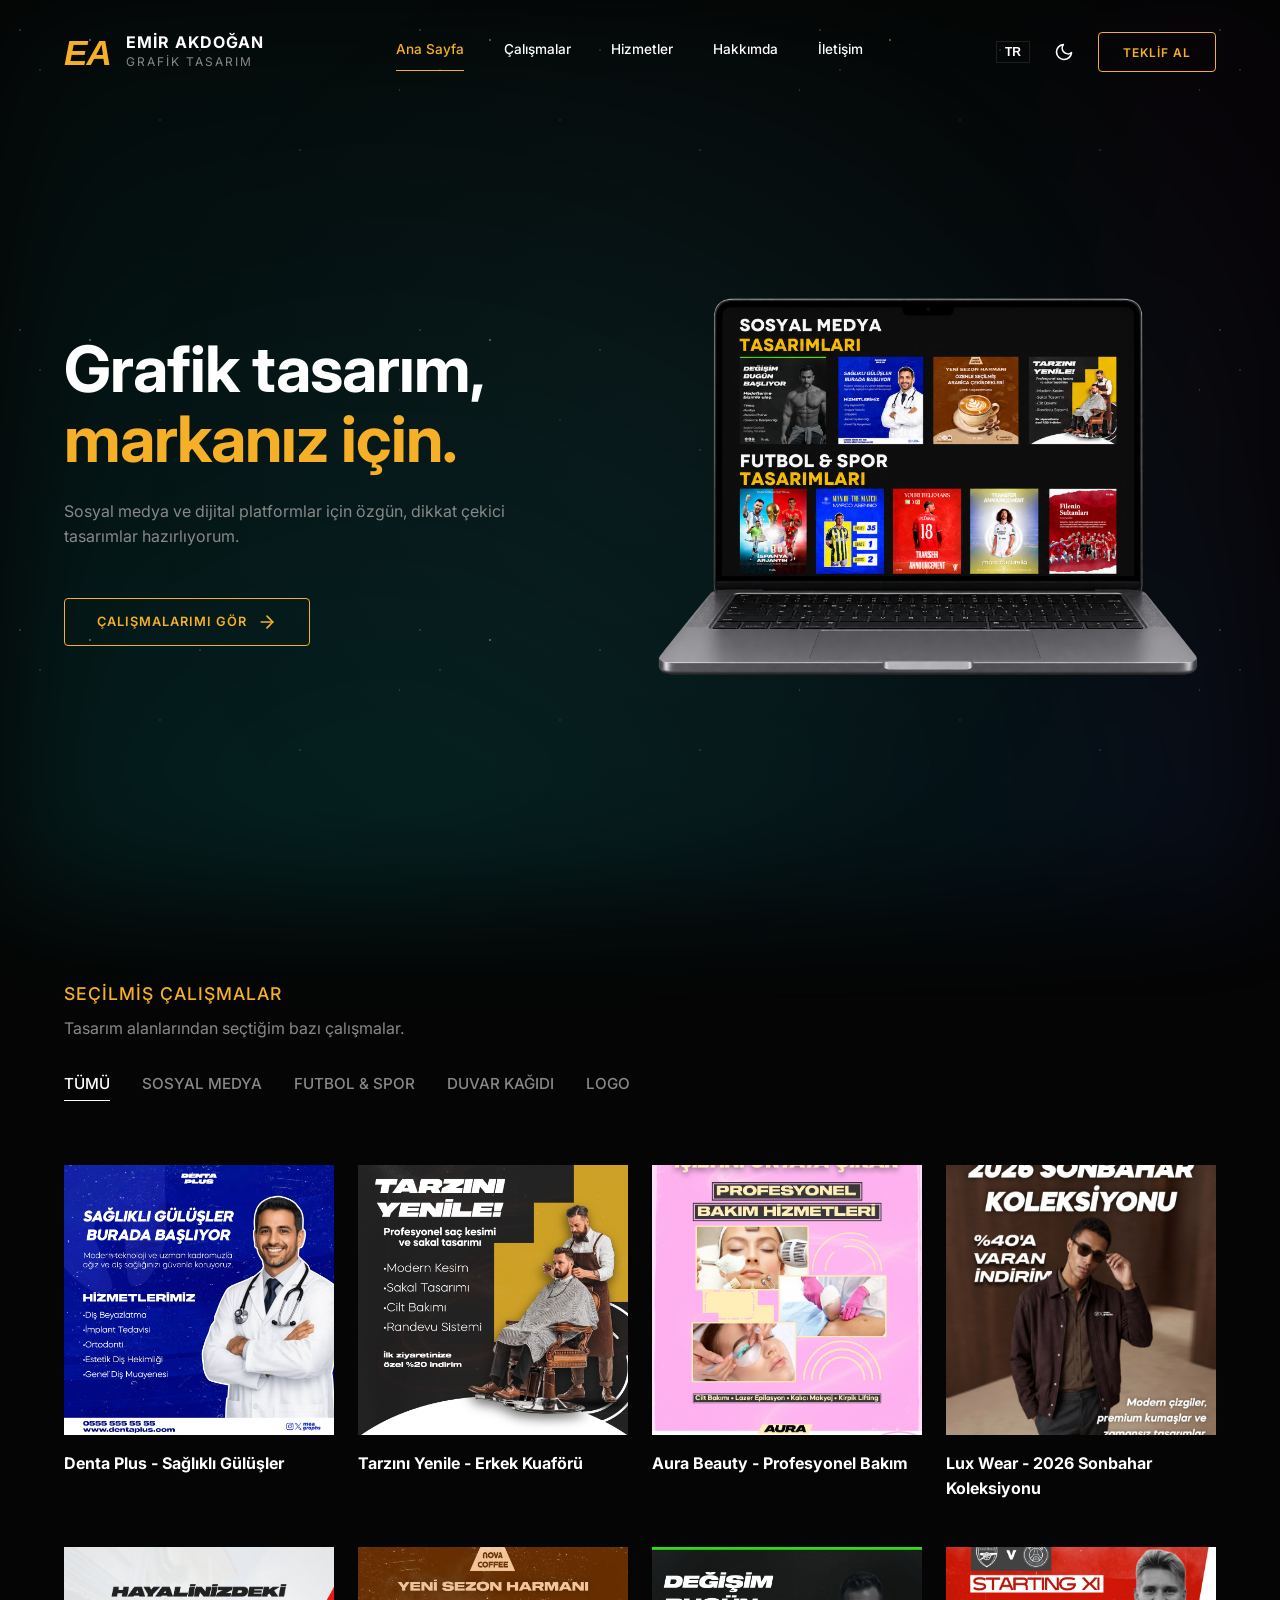
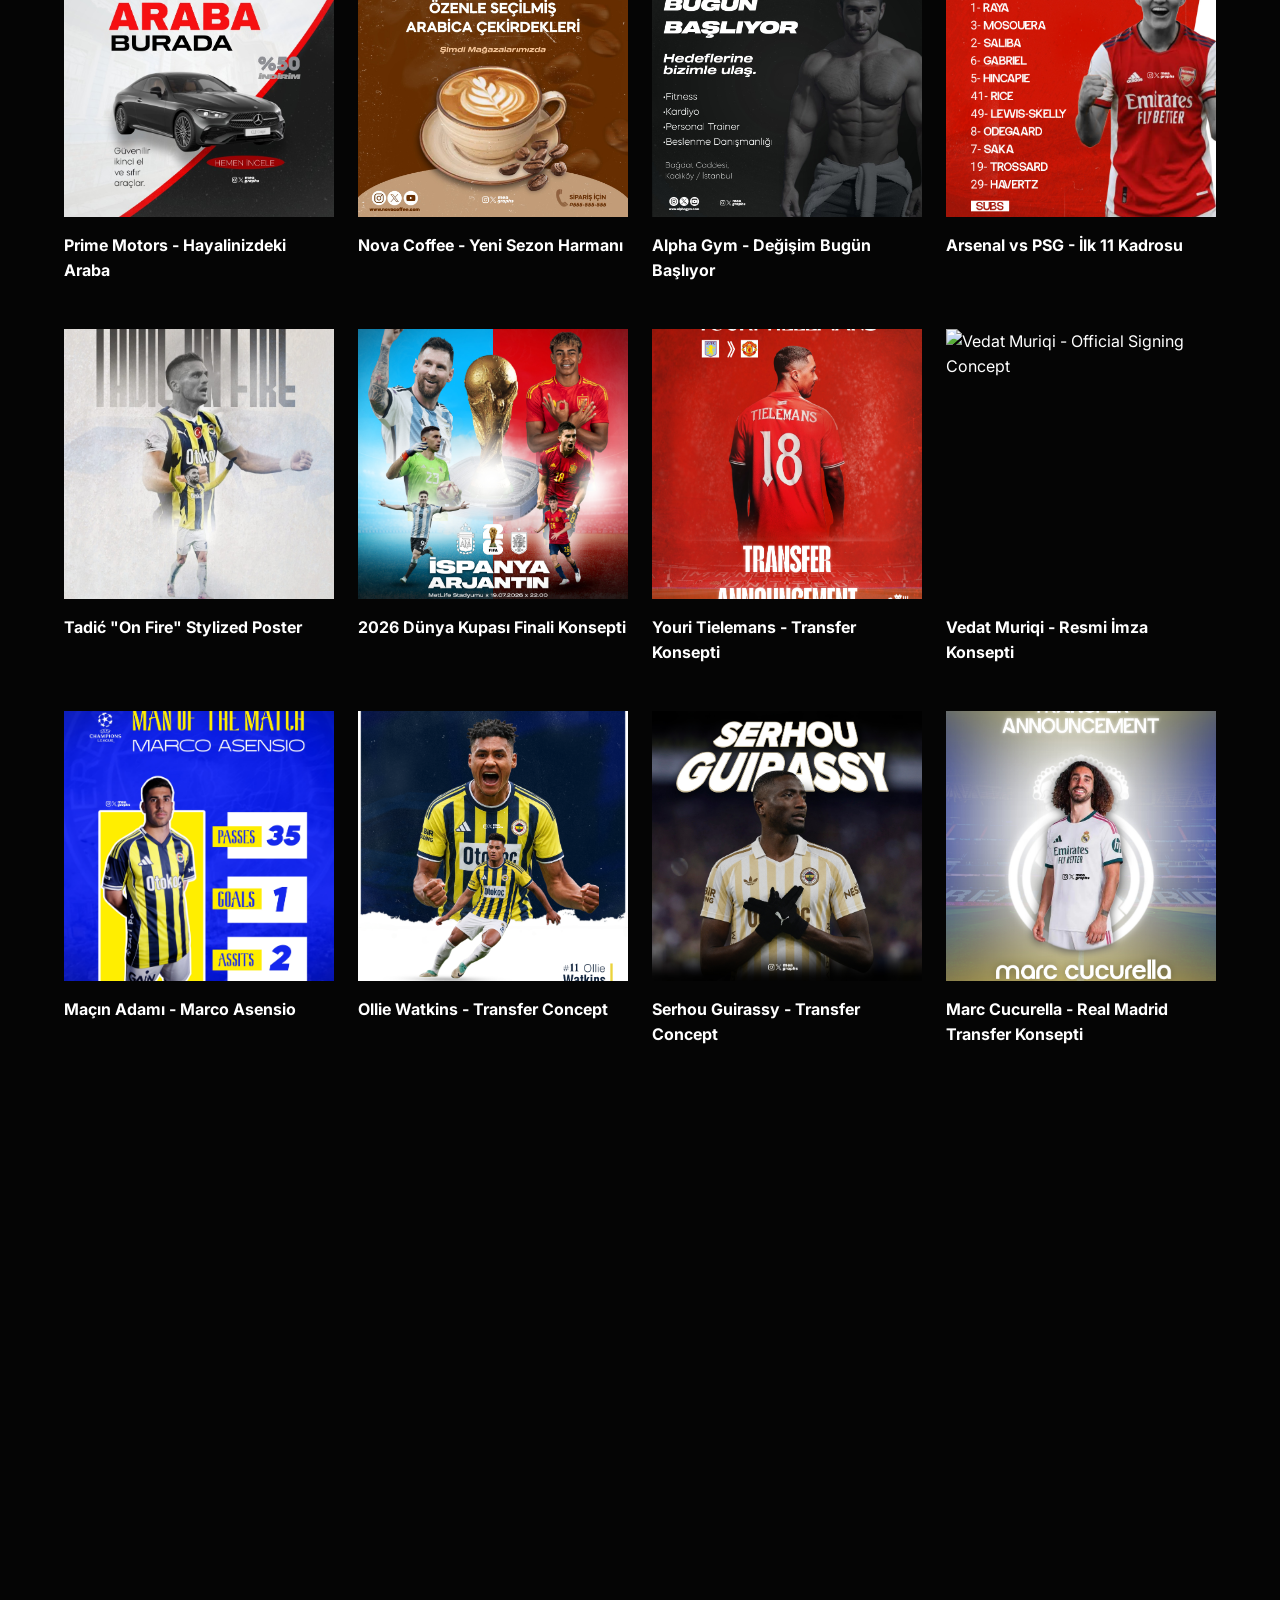
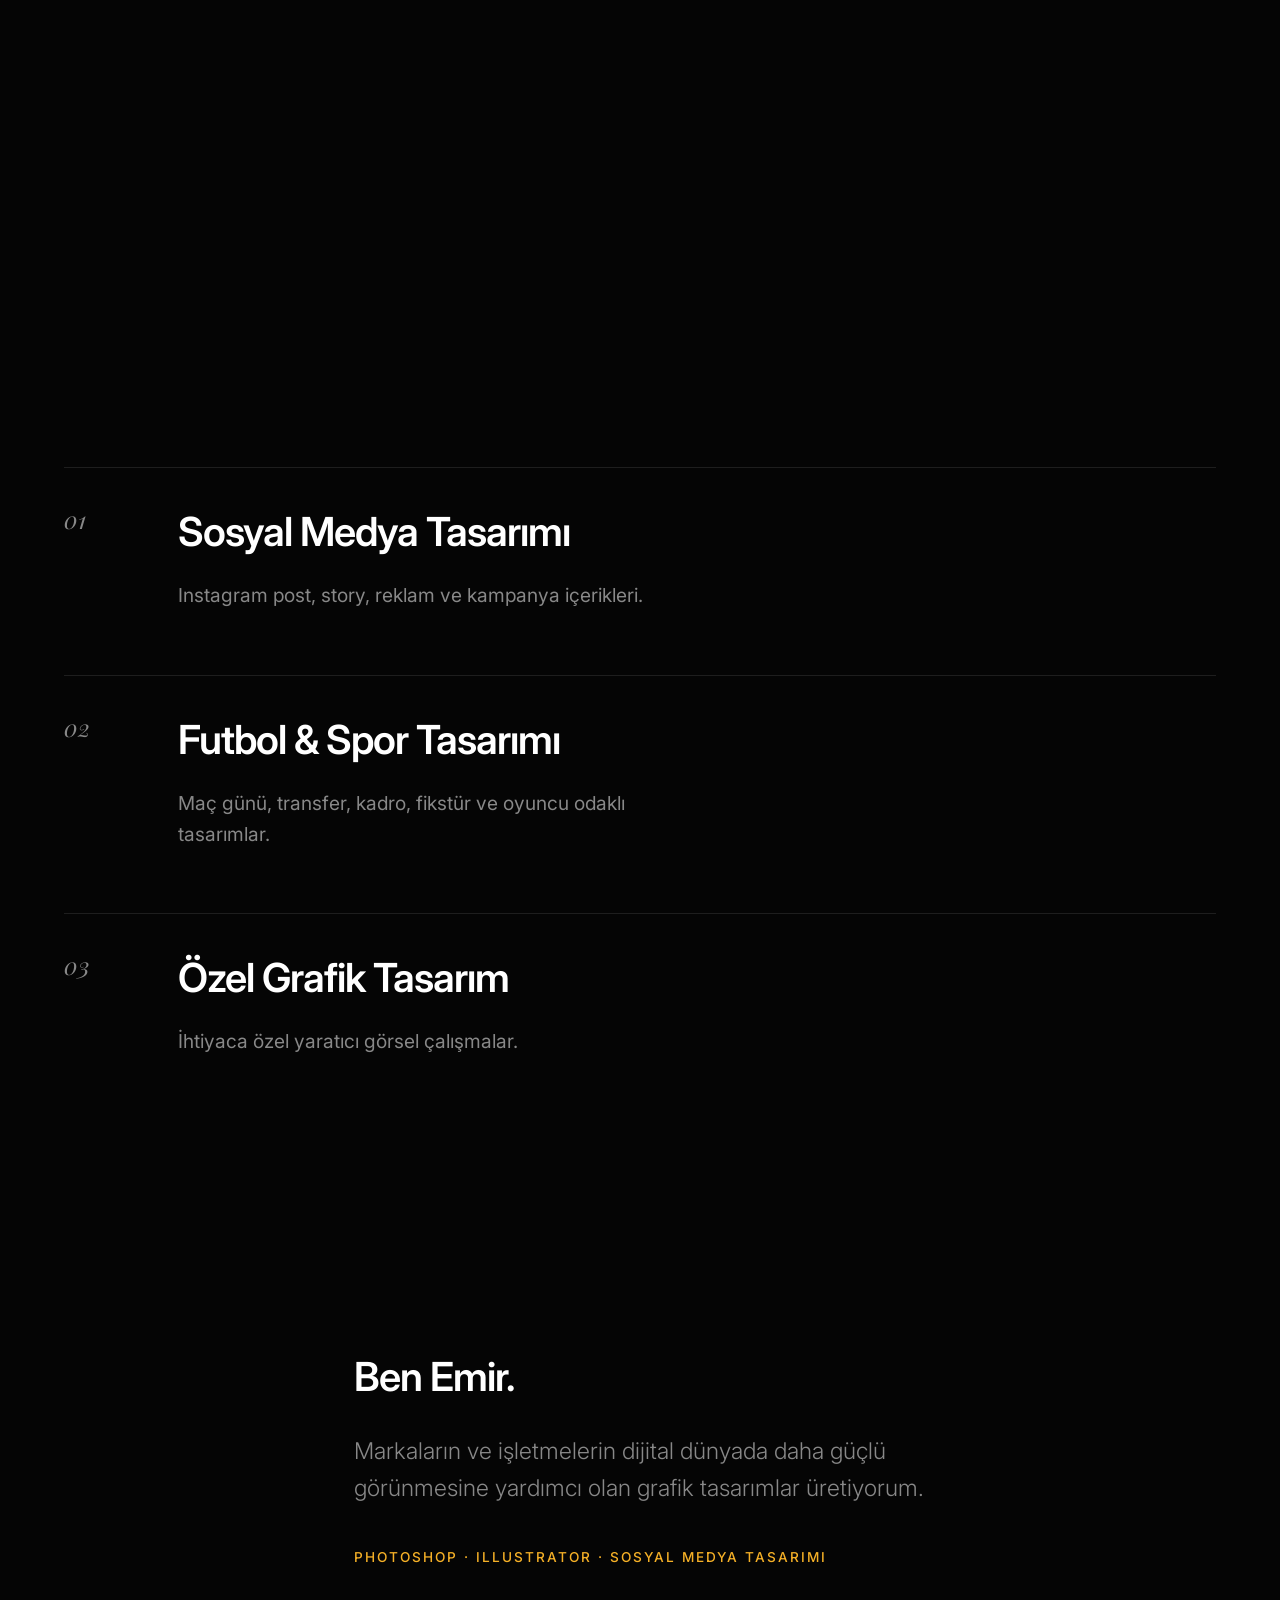
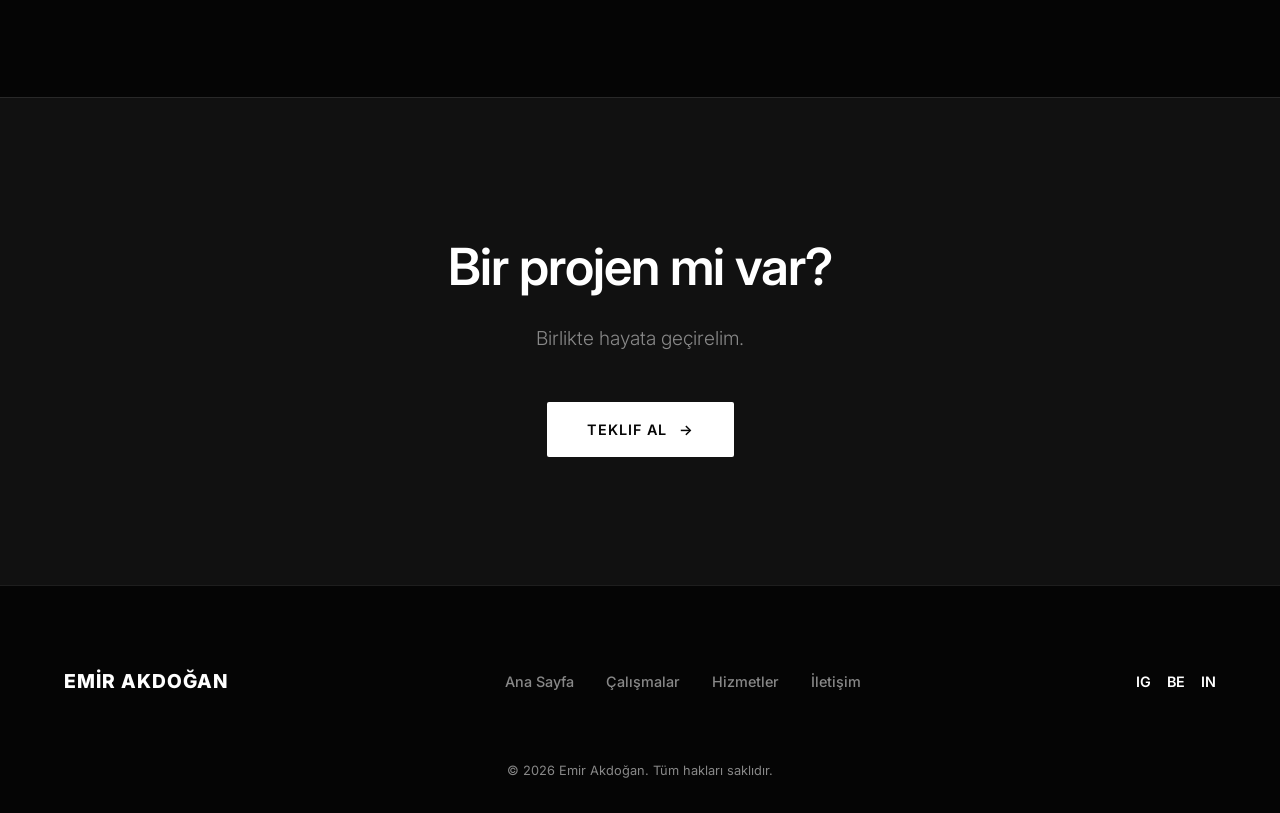
==== commit d7010e92: "Add files via upload" ====
--- a/emiro kemiro  portfolyo site/index.html
+++ b/emiro kemiro  portfolyo site/index.html
@@ -1,268 +1,550 @@
-<!DOCTYPE html>
-<html lang="en" data-theme="dark">
-<head>
-    <meta charset="UTF-8">
-    <meta name="viewport" content="width=device-width, initial-scale=1.0">
-    <title>Mehmet Emir Akdoğan | Design</title>
-    <link rel="stylesheet" href="style.css?v=20">
-    <link href="https://fonts.googleapis.com/css2?family=Inter:wght@300;400;500;600;700&family=Playfair+Display:ital@1&display=swap" rel="stylesheet">
-</head>
-<body>
-    <div class="hologram-bg"></div>
-    <header>
-        <div class="logo"><strong>MEA</strong> <em>graphs</em></div>
-        <nav class="nav-links">
-            <a href="#about" data-en="ABOUT" data-tr="HAKKIMDA">ABOUT</a>
-            <a href="#design" data-en="DESIGN" data-tr="TASARIM">DESIGN</a>
-            <a href="#posters" data-en="POSTERS" data-tr="AFİŞ">POSTERS</a>
-            <a href="#logos" data-en="LOGOS" data-tr="LOGOLAR">LOGOS</a>
-            <a href="#contact" data-en="CONTACT" data-tr="İLETİŞİM">CONTACT</a>
-        </nav>
-        <div class="nav-right">
-            <button class="lang-btn" id="lang-toggle">TR</button>
-            <button id="theme-toggle" aria-label="Toggle Theme">
-                <svg id="moon-icon" xmlns="http://www.w3.org/2000/svg" width="20" height="20" viewBox="0 0 24 24" fill="none" stroke="currentColor" stroke-width="2" stroke-linecap="round" stroke-linejoin="round"><path d="M21 12.79A9 9 0 1 1 11.21 3 7 7 0 0 0 21 12.79z"></path></svg>
-                <svg id="sun-icon" xmlns="http://www.w3.org/2000/svg" width="20" height="20" viewBox="0 0 24 24" fill="none" stroke="currentColor" stroke-width="2" stroke-linecap="round" stroke-linejoin="round" style="display: none;"><circle cx="12" cy="12" r="5"></circle><line x1="12" y1="1" x2="12" y2="3"></line><line x1="12" y1="21" x2="12" y2="23"></line><line x1="4.22" y1="4.22" x2="5.64" y2="5.64"></line><line x1="18.36" y1="18.36" x2="19.78" y2="19.78"></line><line x1="1" y1="12" x2="3" y2="12"></line><line x1="21" y1="12" x2="23" y2="12"></line><line x1="4.22" y1="19.78" x2="5.64" y2="18.36"></line><line x1="18.36" y1="5.64" x2="19.78" y2="4.22"></line></svg>
-            </button>
-        </div>
-    </header>
-
-    <main>
-        <section class="hero" id="home">
-            <div id="stars"></div>
-            <h1>Mehmet Emir Akdoğan</h1>
-            <p data-en="Exploring the boundaries of minimal and modern expression." data-tr="Minimal ve modern ifadenin sınırlarını keşfediyorum.">Exploring the boundaries of minimal and modern expression.</p>
-            <a href="#design" class="btn-outline view-work-btn" data-en="VIEW WORK" data-tr="ÇALIŞMALARI GÖR">VIEW WORK</a>
-        </section>
-
-
-        <section class="works-section" id="design">
-            <h2 class="section-title fade-in-scroll" data-en="SELECTED WORKS" data-tr="SEÇKİN ÇALIŞMALAR">SELECTED WORKS</h2>
-            <div class="works-grid">
-
-                <div class="work-card">
-                    <div class="card-img">
-                        <img src="assets/jorge_jesus.jpg" alt="Jorge Jesus - Hikayem Bitmedi">
-                    </div>
-                    <div class="card-info">
-                        <h3 data-en="Jorge Jesus &quot;My Story Isn't Over&quot;" data-tr="Jorge Jesus &quot;Hikayem Bitmedi&quot;">Jorge Jesus "Hikayem Bitmedi"</h3>
-                        <p class="card-desc" data-en="A concept poster design inspired by Fenerbahçe manager Jorge Jesus's quote &quot;My story isn't over&quot;, supported by the club logo and classic yellow-navy blue colors." data-tr="Fenerbahçe teknik direktörü Jorge Jesus'un &quot;Hikayem bitmedi&quot; sözünden ilham alınarak tasarlanmış, kulüp logosu ve klasik sarı-lacivert renklerle desteklenmiş bir konsept poster çalışması.">Fenerbahçe teknik direktörü Jorge Jesus'un "Hikayem bitmedi" sözünden ilham alınarak tasarlanmış, kulüp logosu ve klasik sarı-lacivert renklerle desteklenmiş bir konsept poster çalışması.</p>
-                    </div>
-                </div>
-
-                <div class="work-card">
-                    <div class="card-img">
-                        <img src="assets/vedat_muriqi.jpg" alt="Vedat Muriqi - Transfer Tercihi">
-                    </div>
-                    <div class="card-info">
-                        <h3 data-en="Vedat Muriqi Transfer Decision" data-tr="Vedat Muriqi Tercihini Yaptı">Vedat Muriqi Tercihini Yaptı</h3>
-                        <p class="card-desc" data-en="A transfer announcement concept design highlighting Vedat Muriqi's decision to join Fenerbahçe over rival clubs, featuring club presidents in the background to emphasize the transfer duel." data-tr="Vedat Muriqi'nin transfer sürecinde tercihini Fenerbahçe'den yana kullanmasını konu alan, arka planda kulüp başkanlarının transfer düellosunu yansıtan bir konsept tasarım.">Vedat Muriqi'nin transfer sürecinde tercihini Fenerbahçe'den yana kullanmasını konu alan, arka planda kulüp başkanlarının transfer düellosunu yansıtan bir konsept tasarım.</p>
-                    </div>
-                </div>
-
-                <div class="work-card">
-                    <div class="card-img">
-                        <img src="assets/image 12.jpeg" alt="Fenerbahçe SK - Marco Asensio">
-                    </div>
-                    <div class="card-info">
-                        <h3 data-en="Fenerbahçe SK - Marco Asensio" data-tr="Fenerbahçe SK - Marco Asensio">Fenerbahçe SK - Marco Asensio</h3>
-                        <p class="card-desc" data-en="A surreal digital sports composite created for Fenerbahçe, featuring a player's duality with a detailed close-up and a smaller action figure. The background combines a realistic stadium exterior with a fantastical cosmic-planetary element and a stylized mountainscape, all unified through advanced photo manipulation, texture blending, and a consistent cool tone color grade." data-tr="Fenerbahçe için hazırlanan bu sürreal dijital spor kompozit çalışmasında, oyuncunun ikiliği, detaylı bir yakın plan ve daha küçük bir aksiyon figürüyle yansıtılıyor. Arka planda gerçekçi bir stadyum dış görünümü, fantastik kozmik-gezegen unsuru ve stilize bir dağ manzarası; gelişmiş fotoğraf manipülasyonu, doku harmanlama ve tutarlı soğuk ton renk derecelendirmesiyle bir araya getirilerek bütünlük sağlanmıştır.">A surreal digital sports composite created for Fenerbahçe, featuring a player's duality with a detailed close-up and a smaller action figure. The background combines a realistic stadium exterior with a fantastical cosmic-planetary element and a stylized mountainscape, all unified through advanced photo manipulation, texture blending, and a consistent cool tone color grade.</p>
-                    </div>
-                </div>
-                <div class="work-card">
-                    <div class="card-img">
-                        <img src="assets/image 4.jpeg" alt="World Cup Matchday - Türkiye v Australia">
-                    </div>
-                    <div class="card-info">
-                        <h3 data-en="World Cup Matchday - Türkiye v Australia" data-tr="Dünya Kupası Maç Günü - Türkiye v Avustralya">World Cup Matchday - Türkiye v Australia</h3>
-                        <p class="card-desc" data-en="A dynamic matchday concept for Türkiye in the World Cup 2026. This graphic puts Arda Güler and the team in focus with a dramatic textured red background, bold text-overlay branding, and clear icon-based flag presentations for a clean yet powerful event preview." data-tr="2026 Dünya Kupası'nda Türkiye için dinamik bir maç günü konsepti. Arda Güler'i odağa alan bu çalışma, dramatik kırmızı arka planı ve ikon tabanlı detaylarıyla güçlü bir etkinlik önizlemesi sunar.">A dynamic matchday concept for Türkiye in the World Cup 2026. This graphic puts Arda Güler and the team in focus with a dramatic textured red background, bold text-overlay branding, and clear icon-based flag presentations for a clean yet powerful event preview.</p>
-                    </div>
-                </div>
-                <div class="work-card">
-                    <div class="card-img">
-                        <img src="assets/image 2.jpeg" alt="Tadić 'On Fire' Stylized Poster">
-                    </div>
-                    <div class="card-info">
-                        <h3 data-en="Tadić &quot;On Fire&quot; Stylized Poster" data-tr="Tadić &quot;On Fire&quot; Stilize Poster">Tadić "On Fire" Stylized Poster</h3>
-                        <p class="card-desc" data-en="A highly textured, dynamic player appreciation poster for Dušan Tadić. It features a blended multi-layer composition with a stylized 'on fire' typographic overlay, dynamic lighting, and an impactful 'fists of victory' pose, all set within a gritty, atmospheric backdrop." data-tr="Dušan Tadić için tasarlanmış yüksek dokulu, dinamik bir poster. Stilize edilmiş 'on fire' tipografisi, dinamik ışıklandırma ve etkili bir kompozisyon ile harmanlanmıştır.">A highly textured, dynamic player appreciation poster for Dušan Tadić. It features a blended multi-layer composition with a stylized 'on fire' typographic overlay, dynamic lighting, and an impactful 'fists of victory' pose, all set within a gritty, atmospheric backdrop.</p>
-                    </div>
-                </div>
-                <div class="work-card">
-                    <div class="card-img contain-img">
-                        <img src="assets/image 1.jpeg" alt="Matchday Concept: Sivasspor v Fenerbahçe">
-                    </div>
-                    <div class="card-info">
-                        <h3 data-en="Matchday Concept: Sivasspor v Fenerbahçe" data-tr="Maç Günü Konsepti: Sivasspor v Fenerbahçe">Matchday Concept: Sivasspor v Fenerbahçe</h3>
-                        <p class="card-desc" data-en="A unique, double-player focus matchday concept graphic. The design cleverly overlays a central shield shape onto two Fenerbahçe players (one in full action, one posed in celebrating), set against a clean, uncluttered white background with precise match details." data-tr="İki oyuncu odaklı, eşsiz bir maç günü konsept grafiği. Tasarım, merkezi bir kalkan şeklini iki Fenerbahçe oyuncusu üzerine akıllıca yerleştirerek temiz ve sade beyaz bir arka planda sunuyor.">A unique, double-player focus matchday concept graphic. The design cleverly overlays a central shield shape onto two Fenerbahçe players (one in full action, one posed in celebrating), set against a clean, uncluttered white background with precise match details.</p>
-                    </div>
-                </div>
-
-                <div class="work-card">
-                    <div class="card-img">
-                        <img src="assets/image 3.jpeg" alt="Messi: Parisian Maestro">
-                    </div>
-                    <div class="card-info">
-                        <h3 data-en="Messi: Parisian Maestro" data-tr="Messi: Parisli Maestro">Messi: Parisian Maestro</h3>
-                        <p class="card-desc" data-en="An intricate and vibrant composite design showcasing Lionel Messi in his PSG kit. It weaves multiple action poses and a central celebratory image together, integrated with the PSG club crest and abstract geometric lines against a rich, dark atmospheric purple background, highlighting his artistry." data-tr="Lionel Messi'yi PSG formasıyla sergileyen canlı bir kompozit tasarım. Oyuncunun sanatını öne çıkarmak için karanlık atmosferik mor arka planda geometrik hatlarla detaylandırılmıştır.">An intricate and vibrant composite design showcasing Lionel Messi in his PSG kit. It weaves multiple action poses and a central celebratory image together, integrated with the PSG club crest and abstract geometric lines against a rich, dark atmospheric purple background, highlighting his artistry.</p>
-                    </div>
-                </div>
-
-                <div class="work-card">
-                    <div class="card-img">
-                        <img src="assets/image 5.jpeg" alt="United for Glory - Champions League Concept">
-                    </div>
-                    <div class="card-info">
-                        <h3 data-en="United for Glory - Champions League Concept" data-tr="Zafer İçin Bir Arada - Şampiyonlar Ligi Konsepti">United for Glory - Champions League Concept</h3>
-                        <p class="card-desc" data-en="An intense, panoramic Champions League concept scene featuring a powerful Fenerbahçe team huddle on a custom-branded pitch. It dramatically combines player proximity with an atmospheric stadium background and a storm-lit sky, all brought together with a sharp, bold typographic base." data-tr="Fenerbahçe takımının sahada kenetlenmesini gösteren panoramik bir Şampiyonlar Ligi konsept sahnesi. Oyuncu yakınlığı, fırtınalı gökyüzü ve stadyum atmosferi ile birleştirilmiştir.">An intense, panoramic Champions League concept scene featuring a powerful Fenerbahçe team huddle on a custom-branded pitch. It dramatically combines player proximity with an atmospheric stadium background and a storm-lit sky, all brought together with a sharp, bold typographic base.</p>
-                    </div>
-                </div>
-                <div class="work-card">
-                    <div class="card-img">
-                        <img src="assets/image 6.jpeg" alt="Fenerbahçe: European Ambitions">
-                    </div>
-                    <div class="card-info">
-                        <h3 data-en="Fenerbahçe: European Ambitions" data-tr="Fenerbahçe – UEFA Avrupa Ligi Yolculuğu">Fenerbahçe: European Ambitions</h3>
-                        <p class="card-desc" data-en="In this UEFA Europa League themed concept work, the club president, manager Jorge Jesus, and the team's unified huddle are combined against a dramatic, stormy sky background. An epic visual storytelling is aimed with golden light rays and the trophy placed in the foreground. It was designed using layered visual editing and color manipulation techniques." data-tr="UEFA Avrupa Ligi temalı bu konsept çalışmada, kulüp başkanı, teknik direktör Jorge Jesus ve takımın kenetlenme anı dramatik, fırtınalı bir gökyüzü arka planıyla birleştirilmiştir. Altın sarısı tonlarındaki ışık hüzmeleri ve ön plana yerleştirilen kupa objesiyle epik bir görsel hikaye anlatımı hedeflenmiştir. Katmanlı görsel düzenleme ve renk manipülasyonu teknikleri kullanılarak tasarlanmıştır.">In this UEFA Europa League themed concept work, the club president, manager Jorge Jesus, and the team's unified huddle are combined against a dramatic, stormy sky background. An epic visual storytelling is aimed with golden light rays and the trophy placed in the foreground. It was designed using layered visual editing and color manipulation techniques.</p>
-                    </div>
-                </div>
-                <div class="work-card">
-                    <div class="card-img">
-                        <img src="assets/image 7.jpeg" alt="Matchday: İstanbulspor vs Fenerbahçe">
-                    </div>
-                    <div class="card-info">
-                        <h3 data-en="Matchday: İstanbulspor vs Fenerbahçe" data-tr="İstanbulspor - Fenerbahçe Maç Günü">Matchday: İstanbulspor vs Fenerbahçe</h3>
-                        <p class="card-desc" data-en="In this dynamic matchday visual prepared for the Süper Lig fixture, the team's iconic huddle during a goal celebration is chosen as the focal point. While an energetic atmosphere is created with the vibrant yellow smoke effect in the background, the match details highlighted with a modern and bold typography give the design a corporate identity." data-tr="Süper Lig müsabakası için hazırlanan bu dinamik maç günü görselinde, takımın gol sevincindeki ikonik kenetlenme anı odak noktası olarak seçilmiştir. Arka plandaki canlı sarı duman efektiyle enerjik bir atmosfer yaratılırken, modern ve kalın tipografi tercihiyle ön plana çıkarılan maç bilgileri tasarıma kurumsal bir kimlik kazandırmaktadır.">In this dynamic matchday visual prepared for the Süper Lig fixture, the team's iconic huddle during a goal celebration is chosen as the focal point. While an energetic atmosphere is created with the vibrant yellow smoke effect in the background, the match details highlighted with a modern and bold typography give the design a corporate identity.</p>
-                    </div>
-                </div>
-                <div class="work-card">
-                    <div class="card-img">
-                        <img src="assets/image 8.jpeg" alt="Fenerbahçe vs Ankaragücü: On the Ball">
-                    </div>
-                    <div class="card-info">
-                        <h3 data-en="Fenerbahçe vs Ankaragücü: On the Ball" data-tr="Fenerbahçe - Ankaragücü Oyuncu Odaklı Tasarım">Fenerbahçe vs Ankaragücü: On the Ball</h3>
-                        <p class="card-desc" data-en="A dynamic sports poster focusing on the duel and ball control of two rival players. To create a sense of depth, the stadium image in the background is blurred, and the players' mobility and focal point on the pitch are enhanced with a subtle light effect (glow) applied around them and smoke details in the foreground." data-tr="İki rakip oyuncunun ikili mücadelesini ve top kontrolünü merkeze alan dinamik bir spor posteri. Derinlik hissi yaratmak amacıyla arka plandaki stadyum görseli flu bırakılmış, sporcuların etrafına uygulanan hafif ışık efekti (glow) ve ön plandaki duman detayları ile oyuncuların sahadaki hareketliliği ve odak noktası güçlendirilmiştir.">A dynamic sports poster focusing on the duel and ball control of two rival players. To create a sense of depth, the stadium image in the background is blurred, and the players' mobility and focal point on the pitch are enhanced with a subtle light effect (glow) applied around them and smoke details in the foreground.</p>
-                    </div>
-                </div>
-                <div class="work-card">
-                    <div class="card-img">
-                        <img src="assets/image 9.jpeg" alt="UEFA Europa League: Group Stage Infographic">
-                    </div>
-                    <div class="card-info">
-                        <h3 data-en="UEFA Europa League: Group Stage Infographic" data-tr="UEFA Avrupa Ligi Grubumuz">UEFA Europa League: Group Stage Infographic</h3>
-                        <p class="card-desc" data-en="An information-focused social media graphic listing Fenerbahçe's opponents in the UEFA Europa League. A clean and modern infographic design with high readability for fans was created by balancing the club's corporate yellow and navy blue tones, sharp-edged stripes, and logos." data-tr="Fenerbahçe’nin UEFA Avrupa Ligi'ndeki rakiplerini listeleyen, bilgi odaklı bir sosyal medya grafiği. Kulübün kurumsal renkleri olan sarı ve lacivert tonlarının ağırlıkta olduğu, keskin hatlara sahip şeritler ve logoların dengeli yerleşimiyle taraftarlar için okunabilirliği yüksek, temiz ve modern bir infografik tasarımı oluşturulmuştur.">An information-focused social media graphic listing Fenerbahçe's opponents in the UEFA Europa League. A clean and modern infographic design with high readability for fans was created by balancing the club's corporate yellow and navy blue tones, sharp-edged stripes, and logos.</p>
-                    </div>
-                </div>
-                <div class="work-card">
-                    <div class="card-img">
-                        <img src="assets/image 10.jpeg" alt="Away Day: Rennes vs Fenerbahçe">
-                    </div>
-                    <div class="card-info">
-                        <h3 data-en="Away Day: Rennes vs Fenerbahçe" data-tr="Rennes - Fenerbahçe Deplasman Konsepti">Away Day: Rennes vs Fenerbahçe</h3>
-                        <p class="card-desc" data-en="An away match visual dominated by deep navy blue tones, emphasizing the unity of manager Jorge Jesus and the players. An asymmetrical balance is established with assertive typography placed on the left vertical axis and club logos in the top right corner. The composition is deepened with a fog effect around the player group and a neon contour on the manager's figure." data-tr="Teknik direktör Jorge Jesus ve oyuncuların birlikteliğini vurgulayan, derin lacivert tonlarının hakim olduğu bir deplasman maçı görseli. Sol dikey aksa yerleştirilen iddialı tipografi ve sağ üst köşedeki kulüp logolarıyla asimetrik bir denge kurulmuştur. Oyuncu grubunun etrafındaki sis efekti ve teknik direktör figürünün üzerindeki neon kontur ile kompozisyon derinleştirilmiştir.">An away match visual dominated by deep navy blue tones, emphasizing the unity of manager Jorge Jesus and the players. An asymmetrical balance is established with assertive typography placed on the left vertical axis and club logos in the top right corner. The composition is deepened with a fog effect around the player group and a neon contour on the manager's figure.</p>
-                    </div>
-                </div>
-                <div class="work-card">
-                    <div class="card-img">
-                        <img src="assets/image 11.jpeg" alt="Fenerbahçe SK: Match Day Concept">
-                    </div>
-                    <div class="card-info">
-                        <h3 data-en="Fenerbahçe SK: Match Day Concept" data-tr="Fenerbahçe SK: Maç Günü Konsepti">Fenerbahçe SK: Match Day Concept</h3>
-                        <p class="card-desc" data-en="A vibrant digital sports poster designed for a Fenerbahçe match day event, highlighting key players with clean background masking, official club branding, and custom textured typography." data-tr="Fenerbahçe maç günü etkinliği için tasarlanmış, önemli oyuncuları temiz bir arka plan maskelemesi, resmi kulüp markalaması ve özel dokulu tipografi ile öne çıkaran canlı bir dijital spor posteri.">A vibrant digital sports poster designed for a Fenerbahçe match day event, highlighting key players with clean background masking, official club branding, and custom textured typography.</p>
-                    </div>
-                </div>
-
-            </div>
-        </section>
-
-        <section class="works-section fade-in-scroll" id="posters">
-            <h2 class="section-title" data-en="POSTERS" data-tr="AFİŞ">POSTERS</h2>
-            <div class="works-grid">
-                <div class="work-card">
-                    <div class="card-img">
-                        <img src="assets/image 15.jpeg" alt="Erasmus+ Staj Tamamlama Posteri">
-                    </div>
-                    <div class="card-info">
-                        <h3 data-en="Erasmus+ Internship Completion Poster" data-tr="Erasmus+ Staj Tamamlama Posteri">Erasmus+ Staj Tamamlama Posteri</h3>
-                        <p class="card-desc" data-en="A poster design announcing the completion of a 21-day e-commerce website application internship by 6 Information Technology students under the Erasmus+ program." data-tr="Bilişim Teknolojileri alanından 6 öğrencinin Erasmus+ programı kapsamında e-ticaret web sitesi uygulamaları alanındaki 21 günlük stajlarını tamamlamalarını duyuran bir afiş tasarımı.">Bilişim Teknolojileri alanından 6 öğrencinin Erasmus+ programı kapsamında e-ticaret web sitesi uygulamaları alanındaki 21 günlük stajlarını tamamlamalarını duyuran bir afiş tasarımı.</p>
-                    </div>
-                </div>
-            </div>
-        </section>
-        
-        <section class="works-section fade-in-scroll" id="logos">
-            <h2 class="section-title" data-en="LOGOS" data-tr="LOGOLAR">LOGOS</h2>
-            <div class="works-grid">
-                <div class="work-card">
-                    <div class="card-img">
-                        <img src="assets/image 14.jpeg" alt="Primes Fener Logo Concept">
-                    </div>
-                    <div class="card-info">
-                        <h3 data-en="Primes Fener Logo Concept" data-tr="Primes Fener Logo Konsepti">Primes Fener Logo Concept</h3>
-                        <p class="card-desc" data-en="A bold illustrative logo design featuring Alex de Souza." data-tr="Alex de Souza'nın yer aldığı cesur ve illüstratif bir logo tasarımı.">A bold illustrative logo design featuring Alex de Souza.</p>
-                    </div>
-                </div>
-                <div class="work-card">
-                    <div class="card-img">
-                        <img src="assets/image13.jpeg" alt="Dikine Futbol Logo Concept">
-                    </div>
-                    <div class="card-info">
-                        <h3 data-en="Dikine Futbol Logo Concept" data-tr="Dikine Futbol Logo Konsepti">Dikine Futbol Logo Concept</h3>
-                        <p class="card-desc" data-en="A tactical football channel logo design with a modern touch." data-tr="Modern bir dokunuşa sahip taktiksel futbol kanalı logo tasarımı.">A tactical football channel logo design with a modern touch.</p>
-                    </div>
-                </div>
-            </div>
-        </section>
-
-        <section class="contact-section" id="contact">
-            <h2 class="section-title fade-in-scroll" data-en="CONTACT" data-tr="İLETİŞİM">CONTACT</h2>
-            <p class="fade-in-scroll" data-en="Get in touch for collaborations and inquiries." data-tr="İşbirlikleri ve sorularınız için benimle iletişime geçin.">Get in touch for collaborations and inquiries.</p>
-            <a href="https://mail.google.com/mail/?view=cm&fs=1&to=mehmetemirakdogann@gmail.com" target="_blank" rel="noopener noreferrer" class="btn-outline gmail-btn fade-in-scroll">
-                <svg xmlns="http://www.w3.org/2000/svg" width="20" height="20" viewBox="0 0 24 24" fill="none" stroke="currentColor" stroke-width="2" stroke-linecap="round" stroke-linejoin="round"><path d="M4 4h16c1.1 0 2 .9 2 2v12c0 1.1-.9 2-2 2H4c-1.1 0-2-.9-2-2V6c0-1.1.9-2 2-2z"></path><polyline points="22,6 12,13 2,6"></polyline></svg>
-                <span data-en="MAIL VIA GMAIL" data-tr="GMAIL İLE ULAŞ">MAIL VIA GMAIL</span>
-            </a>
-        </section>
-
-        <section class="about-section fade-in-scroll" id="about">
-            <h2 class="section-title" data-en="ABOUT ME" data-tr="HAKKIMDA">ABOUT ME</h2>
-            <div class="about-content">
-                <p data-en="I am an 18-year-old graphic designer and a graduate of Merzifon Vocational and Technical Anatolian High School. I combine the core discipline I acquired during my high school education with my passion for the design world and my graphic design skills, which started as a hobby and turned professional." data-tr="Merzifon Mesleki ve Teknik Anadolu Lisesi mezunu, 18 yaşında genç bir grafik tasarımcıyım. Lise eğitimim boyunca edindiğim temel disiplini, tasarım dünyasına olan tutkum ve hobi olarak başlayıp profesyonelleştirdiğim grafik tasarım yeteneklerimle birleştiriyorum.">I am an 18-year-old graphic designer and a graduate of Merzifon Vocational and Technical Anatolian High School. I combine the core discipline I acquired during my high school education with my passion for the design world and my graphic design skills, which started as a hobby and turned professional.</p>
-                <p data-en="Believing in the power of visual communication, I focus on producing modern, aesthetic, and functional digital content. By utilizing Adobe software and digital design tools, I continuously improve myself in areas such as corporate identity, social media management, and poster design. I am a highly motivated designer who is open to innovative ideas, a fast learner, and eager to take part in visionary projects." data-tr="Görsel iletişimin gücüne inanıyor; modern, estetik ve işlevsel dijital içerikler üretmeye odaklanıyorum. Adobe programları ve dijital tasarım araçlarını kullanarak kurumsal kimlik, sosyal medya yönetimi ve poster tasarımları gibi alanlarda kendimi sürekli geliştiriyorum. Yenilikçi fikirlere açık, hızlı öğrenen ve vizyoner projelerde yer almak isteyen motive bir tasarımcıyım.">Believing in the power of visual communication, I focus on producing modern, aesthetic, and functional digital content. By utilizing Adobe software and digital design tools, I continuously improve myself in areas such as corporate identity, social media management, and poster design. I am a highly motivated designer who is open to innovative ideas, a fast learner, and eager to take part in visionary projects.</p>
-            </div>
-        </section>
-    </main>
-
-    <button id="back-to-top" aria-label="Back to top">
-        <svg xmlns="http://www.w3.org/2000/svg" width="24" height="24" viewBox="0 0 24 24" fill="none" stroke="currentColor" stroke-width="2" stroke-linecap="round" stroke-linejoin="round"><line x1="12" y1="19" x2="12" y2="5"></line><polyline points="5 12 12 5 19 12"></polyline></svg>
-    </button>
-
-    <!-- Lightbox -->
-    <div id="lightbox" class="lightbox">
-        <div class="lightbox-controls">
-            <a id="lightbox-download" class="lightbox-download" download>
-                <svg xmlns="http://www.w3.org/2000/svg" width="24" height="24" viewBox="0 0 24 24" fill="none" stroke="currentColor" stroke-width="2" stroke-linecap="round" stroke-linejoin="round">
-                    <path d="M21 15v4a2 2 0 0 1-2 2H5a2 2 0 0 1-2-2v-4"></path>
-                    <polyline points="7 10 12 15 17 10"></polyline>
-                    <line x1="12" y1="15" x2="12" y2="3"></line>
-                </svg>
-            </a>
-            <span class="lightbox-close">&times;</span>
-        </div>
-        <div class="lightbox-wrapper">
-            <img class="lightbox-content" id="lightbox-img" alt="Enlarged view">
-            <div class="lightbox-info">
-                <h3 id="lightbox-title"></h3>
-                <div class="lightbox-software">
-                    <svg xmlns="http://www.w3.org/2000/svg" viewBox="0 0 24 24" width="16" height="16" fill="none" stroke="currentColor" stroke-width="2" stroke-linecap="round" stroke-linejoin="round">
-                        <polygon points="12 2 2 7 12 12 22 7 12 2"></polygon>
-                        <polyline points="2 17 12 22 22 17"></polyline>
-                        <polyline points="2 12 12 17 22 12"></polyline>
-                    </svg>
-                    <span>Designed with Photoshop</span>
-                </div>
-            </div>
-        </div>
-    </div>
-
-    <script src="script.js?v=17"></script>
-</body>
-</html>
+<!DOCTYPE html>
+<html lang="en" data-theme="dark">
+<head>
+    <meta charset="UTF-8">
+    <meta name="viewport" content="width=device-width, initial-scale=1.0">
+    <title>Mehmet Emir Akdoğan | Design</title>
+    <link rel="stylesheet" href="style.css?v=20">
+    <link href="https://fonts.googleapis.com/css2?family=Inter:wght@300;400;500;600;700&family=Playfair+Display:ital@1&display=swap" rel="stylesheet">
+</head>
+<body>
+    <div class="hologram-bg"></div>
+    <header>
+        <div class="logo">
+            <span class="logo-ea">EA</span>
+            <div class="logo-text">
+                <strong>EMİR AKDOĞAN</strong>
+                <span>GRAFİK TASARIM</span>
+            </div>
+        </div>
+        <nav class="nav-links">
+            <a href="#home" class="active" data-en="HOME" data-tr="Ana Sayfa">Ana Sayfa</a>
+            <a href="#design" data-en="WORKS" data-tr="Çalışmalar">Çalışmalar</a>
+            <a href="#services" data-en="SERVICES" data-tr="Hizmetler">Hizmetler</a>
+            <a href="#about" data-en="ABOUT" data-tr="Hakkımda">Hakkımda</a>
+            <a href="#contact" data-en="CONTACT" data-tr="İletişim">İletişim</a>
+        </nav>
+        <div class="nav-right">
+            <button class="lang-btn" id="lang-toggle">TR</button>
+            <button id="theme-toggle" aria-label="Toggle Theme">
+                <svg id="moon-icon" xmlns="http://www.w3.org/2000/svg" width="20" height="20" viewBox="0 0 24 24" fill="none" stroke="currentColor" stroke-width="2" stroke-linecap="round" stroke-linejoin="round"><path d="M21 12.79A9 9 0 1 1 11.21 3 7 7 0 0 0 21 12.79z"></path></svg>
+                <svg id="sun-icon" xmlns="http://www.w3.org/2000/svg" width="20" height="20" viewBox="0 0 24 24" fill="none" stroke="currentColor" stroke-width="2" stroke-linecap="round" stroke-linejoin="round" style="display: none;"><circle cx="12" cy="12" r="5"></circle><line x1="12" y1="1" x2="12" y2="3"></line><line x1="12" y1="21" x2="12" y2="23"></line><line x1="4.22" y1="4.22" x2="5.64" y2="5.64"></line><line x1="18.36" y1="18.36" x2="19.78" y2="19.78"></line><line x1="1" y1="12" x2="3" y2="12"></line><line x1="21" y1="12" x2="23" y2="12"></line><line x1="4.22" y1="19.78" x2="5.64" y2="18.36"></line><line x1="18.36" y1="5.64" x2="19.78" y2="4.22"></line></svg>
+            </button>
+            <a href="#contact" class="btn-outline" data-en="GET QUOTE" data-tr="TEKLİF AL">TEKLİF AL</a>
+            <button id="hamburger-menu" aria-label="Toggle Menu">
+                <svg xmlns="http://www.w3.org/2000/svg" width="24" height="24" viewBox="0 0 24 24" fill="none" stroke="currentColor" stroke-width="2" stroke-linecap="round" stroke-linejoin="round"><line x1="3" y1="12" x2="21" y2="12"></line><line x1="3" y1="6" x2="21" y2="6"></line><line x1="3" y1="18" x2="21" y2="18"></line></svg>
+            </button>
+        </div>
+    </header>
+
+    <main>
+        <section class="hero" id="home">
+            <div id="stars"></div>
+            <div class="hero-content">
+                <div class="hero-text">
+                    <h1>
+                        <span data-en="Graphic design," data-tr="Grafik tasarım,">Grafik tasarım,</span><br>
+                        <span class="highlight" data-en="for your brand." data-tr="markanız için.">markanız için.</span>
+                    </h1>
+                    <p data-en="I prepare original, eye-catching designs for social media and digital platforms." data-tr="Sosyal medya ve dijital platformlar için özgün, dikkat çekici tasarımlar hazırlıyorum.">Sosyal medya ve dijital platformlar için özgün, dikkat çekici tasarımlar hazırlıyorum.</p>
+                    <a href="#design" class="btn-outline view-work-btn">
+                        <span data-en="SEE MY WORK" data-tr="ÇALIŞMALARIMI GÖR">ÇALIŞMALARIMI GÖR</span>
+                        <svg width="20" height="20" viewBox="0 0 24 24" fill="none" xmlns="http://www.w3.org/2000/svg">
+                            <path d="M5 12H19" stroke="currentColor" stroke-width="2" stroke-linecap="round" stroke-linejoin="round"/>
+                            <path d="M12 5L19 12L12 19" stroke="currentColor" stroke-width="2" stroke-linecap="round" stroke-linejoin="round"/>
+                        </svg>
+                    </a>
+                </div>
+                <div class="hero-visual">
+                    <div class="laptop-mockup fade-in-scroll">
+                        <img src="assets/hero_laptop_transparent.png" alt="Portfolio Presentation">
+                    </div>
+                </div>
+            </div>
+        </section>
+
+        <!-- WORKS SECTION -->
+        <section class="works-section" id="design">
+            <div class="works-header">
+                <div>
+                    <h2 class="section-title fade-in-scroll" data-en="SELECTED WORKS" data-tr="SEÇİLMİŞ ÇALIŞMALAR">SEÇİLMİŞ ÇALIŞMALAR</h2>
+                    <p class="section-subtitle fade-in-scroll" data-en="Some selected works from my design fields." data-tr="Tasarım alanlarından seçtiğim bazı çalışmalar.">Tasarım alanlarından seçtiğim bazı çalışmalar.</p>
+                </div>
+                <div class="works-filters fade-in-scroll">
+                    <button class="filter-btn active" data-en="ALL" data-tr="TÜMÜ" data-filter="all">TÜMÜ</button>
+                    <button class="filter-btn" data-en="SOCIAL MEDIA" data-tr="SOSYAL MEDYA" data-filter="social">SOSYAL MEDYA</button>
+                    <button class="filter-btn" data-en="FOOTBALL & SPORTS" data-tr="FUTBOL & SPOR" data-filter="sports">FUTBOL & SPOR</button>
+                    <button class="filter-btn" data-en="WALLPAPER" data-tr="DUVAR KAĞIDI" data-filter="wallpaper">DUVAR KAĞIDI</button>
+                    <button class="filter-btn" data-en="LOGO" data-tr="LOGO" data-filter="logo">LOGO</button>
+                </div>
+            </div>
+            <div class="works-grid fade-in-scroll">
+                
+                <div class="work-card" data-category="social">
+                    <div class="card-img">
+                        <img src="assets/denta_plus.jpg" alt="Denta Plus - Sağlıklı Gülüşler" loading="lazy">
+                    </div>
+                    <div class="card-info">
+                        <h3 data-en="Denta Plus - Dental Clinic" data-tr="Denta Plus - Sağlıklı Gülüşler">Denta Plus - Sağlıklı Gülüşler</h3>
+                    </div>
+                </div>
+
+                <div class="work-card" data-category="social">
+                    <div class="card-img">
+                        <img src="assets/barbershop.jpg" alt="Tarzını Yenile - Erkek Kuaförü" loading="lazy">
+                    </div>
+                    <div class="card-info">
+                        <h3 data-en="Renew Your Style - Barbershop" data-tr="Tarzını Yenile - Erkek Kuaförü">Tarzını Yenile - Erkek Kuaförü</h3>
+                    </div>
+                </div>
+
+                <div class="work-card" data-category="social">
+                    <div class="card-img">
+                        <img src="assets/aura_beauty.jpg" alt="Aura Beauty - Profesyonel Bakım Hizmetleri" loading="lazy">
+                    </div>
+                    <div class="card-info">
+                        <h3 data-en="Aura Beauty - Professional Care" data-tr="Aura Beauty - Profesyonel Bakım">Aura Beauty - Profesyonel Bakım</h3>
+                    </div>
+                </div>
+
+                <div class="work-card" data-category="social">
+                    <div class="card-img">
+                        <img src="assets/lux_wear.jpg" alt="Lux Wear - 2026 Sonbahar Koleksiyonu" loading="lazy">
+                    </div>
+                    <div class="card-info">
+                        <h3 data-en="Lux Wear - 2026 Autumn Collection" data-tr="Lux Wear - 2026 Sonbahar Koleksiyonu">Lux Wear - 2026 Sonbahar Koleksiyonu</h3>
+                    </div>
+                </div>
+
+                <div class="work-card" data-category="social">
+                    <div class="card-img">
+                        <img src="assets/prime_motors.jpg" alt="Prime Motors - Hayalinizdeki Araba" loading="lazy">
+                    </div>
+                    <div class="card-info">
+                        <h3 data-en="Prime Motors - Dream Cars" data-tr="Prime Motors - Hayalinizdeki Araba">Prime Motors - Hayalinizdeki Araba</h3>
+                    </div>
+                </div>
+
+                <div class="work-card" data-category="social">
+                    <div class="card-img">
+                        <img src="assets/nova_coffee.jpg" alt="Nova Coffee - Yeni Sezon Harmanı" loading="lazy">
+                    </div>
+                    <div class="card-info">
+                        <h3 data-en="Nova Coffee - New Season Blend" data-tr="Nova Coffee - Yeni Sezon Harmanı">Nova Coffee - Yeni Sezon Harmanı</h3>
+                    </div>
+                </div>
+
+                <div class="work-card" data-category="social">
+                    <div class="card-img">
+                        <img src="assets/alpha_gym.jpg" alt="Alpha Gym - Değişim Bugün Başlıyor" loading="lazy">
+                    </div>
+                    <div class="card-info">
+                        <h3 data-en="Alpha Gym - Transformation Starts Today" data-tr="Alpha Gym - Değişim Bugün Başlıyor">Alpha Gym - Değişim Bugün Başlıyor</h3>
+                    </div>
+                </div>
+                
+                <div class="work-card" data-category="sports">
+                    <div class="card-img">
+                        <img src="assets/arsenal_psg_starting_xi.jpg" alt="Arsenal vs PSG - Starting XI" loading="lazy">
+                    </div>
+                    <div class="card-info">
+                        <h3 data-en="Arsenal vs PSG - Starting XI" data-tr="Arsenal vs PSG - İlk 11 Kadrosu">Arsenal vs PSG - İlk 11 Kadrosu</h3>
+                    </div>
+                </div>
+
+                <div class="work-card" data-category="sports">
+                    <div class="card-img">
+                        <img src="assets/image 2.jpeg" alt="Tadić 'On Fire' Stylized Poster" loading="lazy">
+                    </div>
+                    <div class="card-info">
+                        <h3 data-en="Tadić &quot;On Fire&quot; Stylized Poster" data-tr="Tadić &quot;On Fire&quot; Stilize Poster">Tadić "On Fire" Stylized Poster</h3>
+                    </div>
+                </div>
+
+                <div class="work-card" data-category="sports">
+                    <div class="card-img">
+                        <img src="assets/spain_argentina_final.jpg" alt="2026 World Cup Final Concept" loading="lazy">
+                    </div>
+                    <div class="card-info">
+                        <h3 data-en="2026 World Cup Final Concept" data-tr="2026 Dünya Kupası Finali Konsepti">2026 Dünya Kupası Finali Konsepti</h3>
+                    </div>
+                </div>
+
+                <div class="work-card" data-category="sports">
+                    <div class="card-img">
+                        <img src="assets/tielemans_man_utd.jpg" alt="Youri Tielemans - Manchester United Transfer" loading="lazy">
+                    </div>
+                    <div class="card-info">
+                        <h3 data-en="Youri Tielemans - Transfer Concept" data-tr="Youri Tielemans - Transfer Konsepti">Youri Tielemans - Transfer Konsepti</h3>
+                    </div>
+                </div>
+
+                <div class="work-card" data-category="sports">
+                    <div class="card-img">
+                        <img src="assets/vedat_signing.jpg" alt="Vedat Muriqi - Official Signing Concept" loading="lazy">
+                    </div>
+                    <div class="card-info">
+                        <h3 data-en="Vedat Muriqi - Official Signing" data-tr="Vedat Muriqi - Resmi İmza Konsepti">Vedat Muriqi - Resmi İmza Konsepti</h3>
+                    </div>
+                </div>
+
+                <div class="work-card" data-category="sports">
+                    <div class="card-img">
+                        <img src="assets/motm_asensio.jpg" alt="Marco Asensio - Man of the Match" loading="lazy">
+                    </div>
+                    <div class="card-info">
+                        <h3 data-en="Man of the Match - Marco Asensio" data-tr="Maçın Adamı - Marco Asensio">Maçın Adamı - Marco Asensio</h3>
+                    </div>
+                </div>
+
+                <div class="work-card" data-category="sports">
+                    <div class="card-img">
+                        <img src="assets/ollie_watkins.jpg" alt="Ollie Watkins - Transfer Konsepti" loading="lazy">
+                    </div>
+                    <div class="card-info">
+                        <h3 data-en="Ollie Watkins - Transfer Concept" data-tr="Ollie Watkins - Transfer Konsepti">Ollie Watkins - Transfer Concept</h3>
+                    </div>
+                </div>
+
+                <div class="work-card" data-category="sports">
+                    <div class="card-img">
+                        <img src="assets/serhou_guirassy.jpg" alt="Serhou Guirassy - Transfer Konsepti" loading="lazy">
+                    </div>
+                    <div class="card-info">
+                        <h3 data-en="Serhou Guirassy - Transfer Concept" data-tr="Serhou Guirassy - Transfer Konsepti">Serhou Guirassy - Transfer Concept</h3>
+                    </div>
+                </div>
+
+                <div class="work-card" data-category="sports">
+                    <div class="card-img">
+                        <img src="assets/cucurella_real_madrid.jpg" alt="Marc Cucurella - Real Madrid Transfer Announcement" loading="lazy">
+                    </div>
+                    <div class="card-info">
+                        <h3 data-en="Marc Cucurella - Real Madrid Transfer Concept" data-tr="Marc Cucurella - Real Madrid Transfer Konsepti">Marc Cucurella - Real Madrid Transfer Konsepti</h3>
+                    </div>
+                </div>
+
+                <div class="work-card" data-category="sports">
+                    <div class="card-img">
+                        <img src="assets/chelsea_benfica_fulltime.jpg" alt="Chelsea vs Benfica - Full Time" loading="lazy">
+                    </div>
+                    <div class="card-info">
+                        <h3 data-en="Chelsea vs Benfica - Full Time" data-tr="Chelsea vs Benfica - Maç Sonucu">Chelsea vs Benfica - Maç Sonucu</h3>
+                    </div>
+                </div>
+
+                <div class="work-card" data-category="sports">
+                    <div class="card-img">
+                        <img src="assets/bvb_fcb_fulltime.jpg" alt="BVB vs FC Bayern - Full Time" loading="lazy">
+                    </div>
+                    <div class="card-info">
+                        <h3 data-en="BVB vs FC Bayern - Full Time" data-tr="BVB vs FC Bayern - Maç Sonucu">BVB vs FC Bayern - Maç Sonucu</h3>
+                    </div>
+                </div>
+
+                <div class="work-card" data-category="sports">
+                    <div class="card-img">
+                        <img src="assets/fikstur.jpg" alt="Fenerbahçe - 2026/2027 Fikstür Konsepti" loading="lazy">
+                    </div>
+                    <div class="card-info">
+                        <h3 data-en="Fenerbahçe - 26/27 Fixture Concept" data-tr="Fenerbahçe - 26/27 Fikstür Konsepti">Fenerbahçe - 26/27 Fikstür Konsepti</h3>
+                    </div>
+                </div>
+
+                <div class="work-card" data-category="sports">
+                    <div class="card-img">
+                        <img src="assets/kamp_kadrosu.jpg" alt="Fenerbahçe - Kamp Kadrosu" loading="lazy">
+                    </div>
+                    <div class="card-info">
+                        <h3 data-en="Fenerbahçe - Squad List Graphic" data-tr="Fenerbahçe - Maç Kadrosu Görseli">Fenerbahçe - Maç Kadrosu Görseli</h3>
+                    </div>
+                </div>
+
+                <div class="work-card" data-category="sports">
+                    <div class="card-img">
+                        <img src="assets/filenin_sultanlari.jpg" alt="Filenin Sultanları - Bizim Çocuklar" loading="lazy">
+                    </div>
+                    <div class="card-info">
+                        <h3 data-en="Sultans of the Net - Our Children" data-tr="Filenin Sultanları - Bizim Çocuklar">Filenin Sultanları - Bizim Çocuklar</h3>
+                    </div>
+                </div>
+
+                <div class="work-card" data-category="sports">
+                    <div class="card-img">
+                        <img src="assets/mason_greenwood.jpg" alt="Mason Greenwood - Transfer Konsepti" loading="lazy">
+                    </div>
+                    <div class="card-info">
+                        <h3 data-en="Mason Greenwood - Transfer Concept" data-tr="Mason Greenwood - Transfer Konsepti">Mason Greenwood - Transfer Concept</h3>
+                    </div>
+                </div>
+
+                <div class="work-card" data-category="sports">
+                    <div class="card-img">
+                        <img src="assets/jorge_jesus.jpg" alt="Jorge Jesus - Hikayem Bitmedi" loading="lazy">
+                    </div>
+                    <div class="card-info">
+                        <h3 data-en="Jorge Jesus &quot;My Story Isn't Over&quot;" data-tr="Jorge Jesus &quot;Hikayem Bitmedi&quot;">Jorge Jesus "Hikayem Bitmedi"</h3>
+                    </div>
+                </div>
+
+                <div class="work-card" data-category="sports">
+                    <div class="card-img">
+                        <img src="assets/vedat_muriqi.jpg" alt="Vedat Muriqi - Transfer Tercihi" loading="lazy">
+                    </div>
+                    <div class="card-info">
+                        <h3 data-en="Vedat Muriqi Transfer Decision" data-tr="Vedat Muriqi Tercihini Yaptı">Vedat Muriqi Tercihini Yaptı</h3>
+                    </div>
+                </div>
+
+                <div class="work-card" data-category="sports">
+                    <div class="card-img">
+                        <img src="assets/image 12.jpeg" alt="Fenerbahçe SK - Marco Asensio" loading="lazy">
+                    </div>
+                    <div class="card-info">
+                        <h3 data-en="Fenerbahçe SK - Marco Asensio" data-tr="Fenerbahçe SK - Marco Asensio">Fenerbahçe SK - Marco Asensio</h3>
+                    </div>
+                </div>
+
+                <div class="work-card" data-category="sports">
+                    <div class="card-img">
+                        <img src="assets/image 4.jpeg" alt="World Cup Matchday - Türkiye v Australia" loading="lazy">
+                    </div>
+                    <div class="card-info">
+                        <h3 data-en="World Cup Matchday - Türkiye v Australia" data-tr="Dünya Kupası Maç Günü - Türkiye v Avustralya">World Cup Matchday - Türkiye v Australia</h3>
+                    </div>
+                </div>
+
+                <div class="work-card" data-category="sports">
+                    <div class="card-img">
+                        <img src="assets/image 1.jpeg" alt="Matchday Concept: Sivasspor v Fenerbahçe" loading="lazy">
+                    </div>
+                    <div class="card-info">
+                        <h3 data-en="Matchday Concept: Sivasspor v Fenerbahçe" data-tr="Maç Günü Konsepti: Sivasspor v Fenerbahçe">Matchday Concept: Sivasspor v Fenerbahçe</h3>
+                    </div>
+                </div>
+
+                <div class="work-card" data-category="sports">
+                    <div class="card-img">
+                        <img src="assets/image 3.jpeg" alt="Messi: Parisian Maestro" loading="lazy">
+                    </div>
+                    <div class="card-info">
+                        <h3 data-en="Messi: Parisian Maestro" data-tr="Messi: Parisli Maestro">Messi: Parisian Maestro</h3>
+                    </div>
+                </div>
+
+                <div class="work-card" data-category="sports">
+                    <div class="card-img">
+                        <img src="assets/image 5.jpeg" alt="United for Glory - Champions League Concept" loading="lazy">
+                    </div>
+                    <div class="card-info">
+                        <h3 data-en="United for Glory - Champions League Concept" data-tr="Zafer İçin Bir Arada - Şampiyonlar Ligi Konsepti">United for Glory - Champions League Concept</h3>
+                    </div>
+                </div>
+
+                <div class="work-card" data-category="sports">
+                    <div class="card-img">
+                        <img src="assets/image 6.jpeg" alt="Fenerbahçe: European Ambitions" loading="lazy">
+                    </div>
+                    <div class="card-info">
+                        <h3 data-en="Fenerbahçe: European Ambitions" data-tr="Fenerbahçe – UEFA Avrupa Ligi Yolculuğu">Fenerbahçe: European Ambitions</h3>
+                    </div>
+                </div>
+
+                <div class="work-card" data-category="sports">
+                    <div class="card-img">
+                        <img src="assets/image 7.jpeg" alt="Matchday: İstanbulspor vs Fenerbahçe" loading="lazy">
+                    </div>
+                    <div class="card-info">
+                        <h3 data-en="Matchday: İstanbulspor vs Fenerbahçe" data-tr="İstanbulspor - Fenerbahçe Maç Günü">Matchday: İstanbulspor vs Fenerbahçe</h3>
+                    </div>
+                </div>
+
+                <div class="work-card" data-category="sports">
+                    <div class="card-img">
+                        <img src="assets/image 8.jpeg" alt="Fenerbahçe vs Ankaragücü: On the Ball" loading="lazy">
+                    </div>
+                    <div class="card-info">
+                        <h3 data-en="Fenerbahçe vs Ankaragücü: On the Ball" data-tr="Fenerbahçe - Ankaragücü Oyuncu Odaklı Tasarım">Fenerbahçe vs Ankaragücü: On the Ball</h3>
+                    </div>
+                </div>
+
+                <div class="work-card" data-category="sports">
+                    <div class="card-img">
+                        <img src="assets/image 9.jpeg" alt="UEFA Europa League: Group Stage Infographic" loading="lazy">
+                    </div>
+                    <div class="card-info">
+                        <h3 data-en="UEFA Europa League: Group Stage Infographic" data-tr="UEFA Avrupa Ligi Grubumuz">UEFA Europa League: Group Stage Infographic</h3>
+                    </div>
+                </div>
+
+                <div class="work-card" data-category="sports">
+                    <div class="card-img">
+                        <img src="assets/image 10.jpeg" alt="Away Day: Rennes vs Fenerbahçe" loading="lazy">
+                    </div>
+                    <div class="card-info">
+                        <h3 data-en="Away Day: Rennes vs Fenerbahçe" data-tr="Rennes - Fenerbahçe Deplasman Konsepti">Away Day: Rennes vs Fenerbahçe</h3>
+                    </div>
+                </div>
+
+                <div class="work-card" data-category="sports">
+                    <div class="card-img">
+                        <img src="assets/image 11.jpeg" alt="Fenerbahçe SK: Match Day Concept" loading="lazy">
+                    </div>
+                    <div class="card-info">
+                        <h3 data-en="Fenerbahçe SK: Match Day Concept" data-tr="Fenerbahçe SK: Maç Günü Konsepti">Fenerbahçe SK: Match Day Concept</h3>
+                    </div>
+                </div>
+                <div class="work-card" data-category="wallpaper">
+                    <div class="card-img square-img contain-img">
+                        <img src="assets/vedat_wallpaper.jpg" alt="Vedat Muriqi - Wallpaper" loading="lazy">
+                    </div>
+                    <div class="card-info">
+                        <h3 data-en="Vedat Muriqi - Wallpaper" data-tr="Vedat Muriqi - Duvar Kağıdı">Vedat Muriqi - Duvar Kağıdı</h3>
+                    </div>
+                </div>
+
+                <div class="work-card" data-category="logo">
+                    <div class="card-img square-img contain-img">
+                        <img src="assets/mea_graphs_logo.jpg" alt="MEA Graphs Logo Design" loading="lazy">
+                    </div>
+                    <div class="card-info">
+                        <h3 data-en="MEA Graphs - Logo Design" data-tr="MEA Graphs - Logo Tasarımı">MEA Graphs - Logo Tasarımı</h3>
+                    </div>
+                </div>
+
+                <div class="work-card" data-category="logo">
+                    <div class="card-img square-img contain-img">
+                        <img src="assets/uygar_burger_logo.jpg" alt="Uygar Burger Logo Design" loading="lazy">
+                    </div>
+                    <div class="card-info">
+                        <h3 data-en="Uygar Burger - Logo Design" data-tr="Uygar Burger - Logo Tasarımı">Uygar Burger - Logo Tasarımı</h3>
+                    </div>
+                </div>
+
+                <div class="work-card" data-category="logo">
+                    <div class="card-img square-img contain-img">
+                        <img src="assets/image13.jpeg" alt="Dikine Futbol Logo Concept" loading="lazy">
+                    </div>
+                    <div class="card-info">
+                        <h3 data-en="Dikine Futbol Logo Concept" data-tr="Dikine Futbol Logo Konsepti">Dikine Futbol Logo Konsepti</h3>
+                    </div>
+                </div>
+
+                <div class="work-card" data-category="logo">
+                    <div class="card-img square-img contain-img">
+                        <img src="assets/image 14.jpeg" alt="Primes Fener Logo Concept" loading="lazy">
+                    </div>
+                    <div class="card-info">
+                        <h3 data-en="Primes Fener Logo Concept" data-tr="Primes Fener Logo Konsepti">Primes Fener Logo Konsepti</h3>
+                    </div>
+                </div>
+            </div>
+            
+            <div class="works-footer fade-in-scroll">
+                <a href="#" class="view-all-link">
+                    <span data-en="View All Works" data-tr="Tüm Çalışmaları Gör">Tüm Çalışmaları Gör</span> &rarr;
+                </a>
+            </div>
+        </section>
+
+        <!-- SERVICES SECTION -->
+        <section class="services-section" id="services">
+            <div class="services-container">
+                <div class="service-item fade-in-scroll">
+                    <div class="service-num">01</div>
+                    <div class="service-content">
+                        <h3 data-en="Social Media Design" data-tr="Sosyal Medya Tasarımı">Sosyal Medya Tasarımı</h3>
+                        <p data-en="Instagram post, story, advertisement, and campaign content." data-tr="Instagram post, story, reklam ve kampanya içerikleri.">Instagram post, story, reklam ve kampanya içerikleri.</p>
+                    </div>
+                </div>
+                
+                <div class="service-item fade-in-scroll">
+                    <div class="service-num">02</div>
+                    <div class="service-content">
+                        <h3 data-en="Football & Sports Design" data-tr="Futbol & Spor Tasarımı">Futbol & Spor Tasarımı</h3>
+                        <p data-en="Matchday, transfer, squad, fixture, and player-focused designs." data-tr="Maç günü, transfer, kadro, fikstür ve oyuncu odaklı tasarımlar.">Maç günü, transfer, kadro, fikstür ve oyuncu odaklı tasarımlar.</p>
+                    </div>
+                </div>
+                
+                <div class="service-item fade-in-scroll">
+                    <div class="service-num">03</div>
+                    <div class="service-content">
+                        <h3 data-en="Custom Graphic Design" data-tr="Özel Grafik Tasarım">Özel Grafik Tasarım</h3>
+                        <p data-en="Creative visual works tailored to specific needs." data-tr="İhtiyaca özel yaratıcı görsel çalışmalar.">İhtiyaca özel yaratıcı görsel çalışmalar.</p>
+                    </div>
+                </div>
+            </div>
+        </section>
+
+        <!-- ABOUT SECTION -->
+        <section class="about-section fade-in-scroll" id="about">
+            <h2 class="about-title" data-en="I am Emir." data-tr="Ben Emir.">Ben Emir.</h2>
+            <p class="about-desc" data-en="I produce graphic designs that help brands and businesses appear stronger in the digital world." data-tr="Markaların ve işletmelerin dijital dünyada daha güçlü görünmesine yardımcı olan grafik tasarımlar üretiyorum.">Markaların ve işletmelerin dijital dünyada daha güçlü görünmesine yardımcı olan grafik tasarımlar üretiyorum.</p>
+            <p class="about-skills">Photoshop &middot; Illustrator &middot; <span data-en="Social Media Design" data-tr="Sosyal Medya Tasarımı">Sosyal Medya Tasarımı</span></p>
+        </section>
+
+        <!-- CTA / CONTACT SECTION -->
+        <section class="cta-section fade-in-scroll" id="contact">
+            <h2 class="cta-title" data-en="Have a project?" data-tr="Bir projen mi var?">Bir projen mi var?</h2>
+            <p class="cta-subtitle" data-en="Let's bring it to life together." data-tr="Birlikte hayata geçirelim.">Birlikte hayata geçirelim.</p>
+            <a href="https://mail.google.com/mail/?view=cm&fs=1&to=mehmetemirakdogann@gmail.com" target="_blank" rel="noopener noreferrer" class="btn-solid">
+                <span data-en="Get a Quote" data-tr="Teklif Al">Teklif Al</span> &rarr;
+            </a>
+        </section>
+    </main>
+
+    <footer class="minimal-footer">
+        <div class="footer-container">
+            <div class="footer-logo">EMİR AKDOĞAN</div>
+            <nav class="footer-nav">
+                <a href="#home" data-en="Home" data-tr="Ana Sayfa">Ana Sayfa</a>
+                <a href="#design" data-en="Works" data-tr="Çalışmalar">Çalışmalar</a>
+                <a href="#services" data-en="Services" data-tr="Hizmetler">Hizmetler</a>
+                <a href="#contact" data-en="Contact" data-tr="İletişim">İletişim</a>
+            </nav>
+            <div class="footer-social">
+                <a href="#" aria-label="Instagram">IG</a>
+                <a href="#" aria-label="Behance">BE</a>
+                <a href="#" aria-label="LinkedIn">IN</a>
+            </div>
+        </div>
+        <div class="footer-bottom">
+            <p>&copy; 2026 Emir Akdoğan. <span data-en="All rights reserved." data-tr="Tüm hakları saklıdır.">Tüm hakları saklıdır.</span></p>
+        </div>
+    </footer>
+
+    <button id="back-to-top" aria-label="Back to top">
+        <svg xmlns="http://www.w3.org/2000/svg" width="24" height="24" viewBox="0 0 24 24" fill="none" stroke="currentColor" stroke-width="2" stroke-linecap="round" stroke-linejoin="round"><line x1="12" y1="19" x2="12" y2="5"></line><polyline points="5 12 12 5 19 12"></polyline></svg>
+    </button>
+
+    <!-- Lightbox -->
+    <div id="lightbox" class="lightbox">
+        <div class="lightbox-controls">
+            <a id="lightbox-download" class="lightbox-download" download>
+                <svg xmlns="http://www.w3.org/2000/svg" width="24" height="24" viewBox="0 0 24 24" fill="none" stroke="currentColor" stroke-width="2" stroke-linecap="round" stroke-linejoin="round">
+                    <path d="M21 15v4a2 2 0 0 1-2 2H5a2 2 0 0 1-2-2v-4"></path>
+                    <polyline points="7 10 12 15 17 10"></polyline>
+                    <line x1="12" y1="15" x2="12" y2="3"></line>
+                </svg>
+            </a>
+            <span class="lightbox-close">&times;</span>
+        </div>
+        <div class="lightbox-wrapper">
+            <img class="lightbox-content" id="lightbox-img" alt="Enlarged view">
+            <div class="lightbox-info">
+                <h3 id="lightbox-title"></h3>
+                <div class="lightbox-software">
+                    <svg xmlns="http://www.w3.org/2000/svg" viewBox="0 0 24 24" width="16" height="16" fill="none" stroke="currentColor" stroke-width="2" stroke-linecap="round" stroke-linejoin="round">
+                        <polygon points="12 2 2 7 12 12 22 7 12 2"></polygon>
+                        <polyline points="2 17 12 22 22 17"></polyline>
+                        <polyline points="2 12 12 17 22 12"></polyline>
+                    </svg>
+                    <span>Designed with Photoshop</span>
+                </div>
+            </div>
+        </div>
+    </div>
+
+    <script src="script.js?v=17"></script>
+</body>
+</html>
--- a/emiro kemiro  portfolyo site/style.css
+++ b/emiro kemiro  portfolyo site/style.css
@@ -1,11 +1,12 @@
 :root {
-    --bg-color: #0c0d10;
+    --bg-color: #050505;
     --text-color: #ffffff;
     --text-muted: #888888;
-    --card-bg: #141414;
-    --border-color: rgba(255, 255, 255, 0.15);
-    --btn-hover-bg: #ffffff;
+    --card-bg: #111111;
+    --border-color: rgba(255, 255, 255, 0.1);
+    --btn-hover-bg: #f5b027;
     --btn-hover-text: #000000;
+    --accent-color: #f5b027;
     --transition: all 0.5s cubic-bezier(0.25, 1, 0.5, 1);
 }
 
@@ -15,8 +16,9 @@
     --text-muted: #666666;
     --card-bg: #ffffff;
     --border-color: rgba(0, 0, 0, 0.15);
-    --btn-hover-bg: #000000;
-    --btn-hover-text: #ffffff;
+    --btn-hover-bg: #f5b027;
+    --btn-hover-text: #000000;
+    --accent-color: #d99a1f;
 }
 
 * {
@@ -123,43 +125,115 @@
 }
 
 .logo {
-    font-size: 1.3rem;
-    letter-spacing: 0.5px;
-}
-
-.logo strong {
-    font-weight: 700;
-}
-
-.logo em {
-    font-family: 'Playfair Display', serif;
-    font-weight: 400;
+    display: flex;
+    align-items: center;
+    gap: 15px;
+}
+
+.logo-ea {
+    font-size: 2.2rem;
+    font-weight: 800;
     font-style: italic;
+    color: var(--accent-color);
+    line-height: 1;
+    letter-spacing: -1px;
+}
+
+.logo-ea::after {
+    content: "A";
+    color: var(--text-color);
+    position: absolute;
+    left: 20px;
+    z-index: -1;
+    opacity: 0;
+}
+
+.logo-text {
+    display: flex;
+    flex-direction: column;
+}
+
+.logo-text strong {
+    font-size: 1rem;
+    letter-spacing: 1px;
+    line-height: 1.2;
+}
+
+.logo-text span {
+    font-size: 0.75rem;
+    letter-spacing: 2px;
     color: var(--text-muted);
 }
 
 .nav-links {
     display: flex;
-    gap: 2rem;
+    gap: 2.5rem;
+}
+
+#hamburger-menu {
+    display: none;
+    background: none;
+    border: none;
+    color: var(--text-color);
+    cursor: pointer;
+    margin-left: 1rem;
 }
 
 @media (max-width: 768px) {
+    #hamburger-menu {
+        display: block;
+    }
+    
     .nav-links {
-        display: none;
+        display: none; /* hidden by default */
+        position: absolute;
+        top: 100%; /* just below the header */
+        left: 0;
+        width: 100%;
+        background-color: var(--bg-color); /* matches header */
+        flex-direction: column;
+        align-items: center;
+        padding: 2rem 0;
+        border-bottom: 1px solid var(--border-color);
+        box-shadow: 0 10px 30px rgba(0,0,0,0.5);
     }
+    
+    .nav-links.active {
+        display: flex;
+    }
+
+    .nav-links a {
+        margin: 1rem 0;
+        font-size: 1.2rem;
+    }
 }
 
 .nav-links a {
     color: var(--text-color);
     text-decoration: none;
-    font-size: 0.8rem;
-    font-weight: 600;
-    letter-spacing: 1px;
+    font-size: 0.85rem;
+    font-weight: 500;
     transition: color 0.5s cubic-bezier(0.25, 1, 0.5, 1);
+    position: relative;
+    padding-bottom: 5px;
+}
+
+.nav-links a.active {
+    color: var(--accent-color);
+}
+
+.nav-links a.active::after {
+    content: '';
+    position: absolute;
+    bottom: -5px;
+    left: 0;
+    width: 100%;
+    height: 1px;
+    background-color: var(--accent-color);
 }
 
 .nav-links a:hover {
-    color: var(--text-muted);
+    color: var(--accent-color);
 }
 
 .nav-right {
@@ -205,18 +279,36 @@
     overflow: hidden;
     height: 100vh;
     display: flex;
-    flex-direction: column;
-    justify-content: center;
-    align-items: center;
-    text-align: center;
+    align-items: center;
     padding: 0 5%;
 }
 
+.hero-content {
+    display: flex;
+    width: 100%;
+    max-width: 1400px;
+    margin: 0 auto;
+    align-items: center;
+    justify-content: space-between;
+    z-index: 2;
+    padding-top: 5rem;
+}
+
+.hero-text {
+    flex: 1;
+    max-width: 600px;
+}
+
 .hero h1 {
-    font-size: clamp(2.5rem, 6vw, 4.5rem);
+    font-size: clamp(3rem, 5vw, 4.5rem);
     font-weight: 700;
     margin-bottom: 1.5rem;
+    line-height: 1.1;
     letter-spacing: -1px;
+}
+
+.hero h1 .highlight {
+    color: var(--accent-color);
 }
 
 .hero p {
@@ -224,28 +316,64 @@
     color: var(--text-muted);
     margin-bottom: 3rem;
     font-weight: 400;
+    max-width: 80%;
+}
+
+.hero-visual {
+    flex: 1;
+    display: flex;
+    justify-content: flex-end;
+    position: relative;
+    height: 500px;
+}
+
+.laptop-mockup {
+    width: 100%;
+    max-width: 850px;
+    display: flex;
+    justify-content: center;
+    align-items: center;
+    transition: transform 0.8s cubic-bezier(0.25, 1, 0.5, 1), filter 0.8s cubic-bezier(0.25, 1, 0.5, 1);
+    filter: drop-shadow(0 20px 40px rgba(0,0,0,0.6));
+}
+
+.laptop-mockup:hover {
+    transform: translateY(-15px) scale(1.02);
+    filter: drop-shadow(0 35px 60px rgba(0,0,0,0.8));
+}
+
+.laptop-mockup img {
+    width: 100%;
+    height: auto;
+    display: block;
+    object-fit: contain;
 }
 
 .btn-outline {
-    display: inline-block;
-    padding: 0.8rem 2.5rem;
+    display: inline-flex;
+    align-items: center;
+    gap: 10px;
+    padding: 0.8rem 2rem;
     background: transparent;
-    color: var(--text-color);
-    border: 1px solid var(--border-color);
+    color: var(--accent-color);
+    border: 1px solid var(--accent-color);
     text-decoration: none;
     font-size: 0.8rem;
     font-weight: 600;
-    letter-spacing: 1.5px;
+    letter-spacing: 1px;
     transition: var(--transition);
-    position: relative;
-    overflow: hidden;
+    border-radius: 4px;
 }
 
 .btn-outline:hover {
     background: var(--btn-hover-bg);
     color: var(--btn-hover-text);
     transform: translateY(-2px);
-    box-shadow: 0 10px 20px rgba(0,0,0,0.1);
+    box-shadow: 0 10px 20px rgba(245, 176, 39, 0.1);
+}
+.nav-right .btn-outline {
+    padding: 0.6rem 1.5rem;
+    font-size: 0.75rem;
 }
 
 .gmail-btn {
@@ -283,17 +411,60 @@
     margin: 0 auto;
 }
 
+.works-header {
+    display: flex;
+    justify-content: space-between;
+    align-items: flex-end;
+    margin-bottom: 3rem;
+    border-bottom: 1px solid var(--border-color);
+    padding-bottom: 1rem;
+}
+
 .section-title {
-    text-align: center;
-    font-size: 1.2rem;
-    font-weight: 400;
-    letter-spacing: 4px;
-    margin-bottom: 4rem;
+    font-size: 1.1rem;
+    font-weight: 500;
+    letter-spacing: 1px;
+    color: var(--accent-color);
+    margin: 0;
+}
+
+.works-filters {
+    display: flex;
+    gap: 2rem;
+}
+
+.filter-btn {
+    background: none;
+    border: none;
+    color: var(--text-muted);
+    font-family: inherit;
+    font-size: 0.95rem;
+    font-weight: 500;
+    cursor: pointer;
+    text-transform: none;
+    transition: color 0.3s;
+    position: relative;
+    padding-bottom: 0.5rem;
+    margin-bottom: 0;
+}
+
+.filter-btn.active {
+    color: var(--text-color);
+}
+
+.filter-btn.active::after {
+    content: '';
+    position: absolute;
+    bottom: 0;
+    left: 0;
+    width: 100%;
+    height: 1px;
+    background-color: var(--text-color);
 }
 
 .works-grid {
     display: grid;
-    grid-template-columns: repeat(auto-fit, minmax(320px, 1fr));
+    grid-template-columns: repeat(auto-fill, minmax(250px, 1fr));
     gap: 1.5rem;
 }
 
@@ -302,6 +473,11 @@
     justify-content: center;
 }
 
+#wallpapers .works-grid {
+    grid-template-columns: repeat(auto-fit, minmax(320px, 400px));
+    justify-content: center;
+}
+
 #logos .works-grid {
     grid-template-columns: repeat(auto-fit, minmax(320px, 450px));
     justify-content: center;
@@ -309,10 +485,9 @@
 
 /* Staggering Entrance */
 .work-card {
-    background: var(--card-bg);
-    border-radius: 4px;
+    background: transparent;
+    border-radius: 0;
     overflow: hidden;
-    border: 1px solid var(--border-color);
     opacity: 0;
     transform: translateY(40px);
     transition: opacity 0.8s cubic-bezier(0.25, 1, 0.5, 1), transform 0.8s cubic-bezier(0.25, 1, 0.5, 1);
@@ -329,26 +504,13 @@
 .work-card:nth-child(4) { transition-delay: 0.4s; }
 .work-card:nth-child(5) { transition-delay: 0.5s; }
 
-/* Weightless Float Effect */
-@keyframes weightlessFloat {
-    0% { transform: translateY(0); }
-    50% { transform: translateY(-10px); }
-    100% { transform: translateY(0); }
-}
-
 .card-img {
     width: 100%;
-    aspect-ratio: 4/5;
+    aspect-ratio: 1/1;
     overflow: hidden;
-}
-
-.work-card.visible .card-img {
-    animation: weightlessFloat 7s ease-in-out infinite;
-}
-.work-card:nth-child(2) .card-img { animation-delay: -2s; }
-.work-card:nth-child(3) .card-img { animation-delay: -4s; }
-.work-card:nth-child(4) .card-img { animation-delay: -1s; }
-.work-card:nth-child(5) .card-img { animation-delay: -3s; }
+    border-radius: 0;
+    border: none;
+}
 
 .card-img img {
     width: 100%;
@@ -365,27 +527,31 @@
     object-fit: contain;
 }
 
+.card-img.square-img {
+    aspect-ratio: 1/1;
+}
+
 .work-card:hover .card-img img {
     transform: scale(1.05);
 }
 
 .card-info {
-    padding: 1.2rem 1.5rem;
-    background: var(--card-bg);
-    border-top: 1px solid var(--border-color);
+    padding: 1rem 0;
+    background: transparent;
 }
 
 .card-info h3 {
-    font-size: 0.95rem;
-    font-weight: 600;
-    color: var(--text-color);
+    font-size: 1rem;
+    font-weight: 700;
+    color: var(--text-color);
+    margin-bottom: 0.3rem;
 }
 
 .card-desc {
-    font-size: 0.85rem;
-    color: var(--text-muted);
-    margin-top: 0.8rem;
-    line-height: 1.5;
+    font-size: 0.75rem;
+    color: var(--text-muted);
+    margin-top: 0;
+    line-height: 1.4;
 }
 
 /* Scroll Triggered Storytelling Elements with Soft Fade */
@@ -618,3 +784,203 @@
     margin: 0 auto;
     font-weight: 300;
 }
+
+/* Mobile Performance Optimizations */
+@media (max-width: 768px) {
+    .bg-blur {
+        animation: none !important;
+    }
+    .work-card.visible .card-img {
+        animation: none !important;
+        transform: none !important;
+    }
+    .card-img img {
+        transition: none !important; /* disable hover zoom on mobile to save memory */
+    }
+}
+
+/* --- NEW MINIMALIST DESIGN --- */
+.section-subtitle {
+    font-size: 1rem;
+    color: var(--text-muted);
+    margin-top: 0.5rem;
+    font-weight: 400;
+}
+.works-header {
+    border-bottom: none;
+    align-items: flex-start;
+    flex-direction: column;
+    gap: 2rem;
+}
+.works-footer {
+    margin-top: 4rem;
+    text-align: center;
+}
+.view-all-link {
+    color: var(--text-color);
+    text-decoration: none;
+    font-size: 1.1rem;
+    font-weight: 500;
+    padding-bottom: 5px;
+    border-bottom: 1px solid var(--border-color);
+    transition: all 0.3s;
+}
+.view-all-link:hover {
+    color: var(--accent-color);
+    border-color: var(--accent-color);
+}
+.services-section {
+    padding: 10rem 5%;
+    max-width: 1400px;
+    margin: 0 auto;
+}
+.services-container {
+    display: flex;
+    flex-direction: column;
+    gap: 4rem;
+}
+.service-item {
+    display: flex;
+    gap: 4rem;
+    border-top: 1px solid var(--border-color);
+    padding-top: 2rem;
+}
+.service-num {
+    font-size: 1.5rem;
+    font-weight: 300;
+    color: var(--text-muted);
+    font-family: 'Playfair Display', serif;
+    font-style: italic;
+    width: 50px;
+}
+.service-content h3 {
+    font-size: 2.5rem;
+    font-weight: 600;
+    margin-bottom: 1rem;
+    letter-spacing: -1px;
+}
+.service-content p {
+    font-size: 1.2rem;
+    color: var(--text-muted);
+    max-width: 500px;
+}
+@media (max-width: 768px) {
+    .service-item { flex-direction: column; gap: 1rem; }
+    .service-content h3 { font-size: 1.8rem; }
+}
+.about-section {
+    padding: 8rem 5%;
+    max-width: 700px;
+    margin: 0 auto;
+    text-align: left;
+}
+.about-title {
+    font-size: clamp(2rem, 3.5vw, 2.5rem);
+    font-weight: 600;
+    margin-bottom: 1.5rem;
+    letter-spacing: -1px;
+}
+.about-desc {
+    font-size: clamp(1.2rem, 1.8vw, 1.5rem);
+    line-height: 1.6;
+    font-weight: 300;
+    color: var(--text-muted);
+    margin-bottom: 2.5rem;
+}
+.about-skills {
+    font-size: 0.85rem;
+    font-weight: 500;
+    letter-spacing: 2px;
+    text-transform: uppercase;
+    color: var(--accent-color);
+}
+.cta-section {
+    padding: 8rem 5%;
+    text-align: center;
+    background-color: var(--card-bg);
+    border-top: 1px solid var(--border-color);
+}
+.cta-title {
+    font-size: clamp(2.5rem, 4vw, 3.5rem);
+    font-weight: 600;
+    letter-spacing: -1px;
+    margin-bottom: 1rem;
+}
+.cta-subtitle {
+    font-size: 1.2rem;
+    color: var(--text-muted);
+    margin-bottom: 3rem;
+    font-weight: 300;
+}
+.btn-solid {
+    display: inline-flex;
+    align-items: center;
+    gap: 12px;
+    padding: 1rem 2.5rem;
+    background: var(--text-color);
+    color: var(--bg-color);
+    text-decoration: none;
+    font-size: 0.9rem;
+    font-weight: 600;
+    text-transform: uppercase;
+    letter-spacing: 1px;
+    transition: all 0.3s;
+    border-radius: 2px;
+}
+.btn-solid:hover {
+    background: var(--accent-color);
+    color: #000;
+    transform: translateY(-2px);
+}
+.minimal-footer {
+    padding: 5rem 5% 2rem;
+    background-color: var(--bg-color);
+    border-top: 1px solid var(--border-color);
+}
+.footer-container {
+    display: flex;
+    justify-content: space-between;
+    align-items: center;
+    max-width: 1400px;
+    margin: 0 auto 4rem;
+    flex-wrap: wrap;
+    gap: 2rem;
+}
+.footer-logo {
+    font-size: 1.2rem;
+    font-weight: 800;
+    letter-spacing: 1px;
+}
+.footer-nav {
+    display: flex;
+    gap: 2rem;
+}
+.footer-nav a {
+    color: var(--text-muted);
+    text-decoration: none;
+    font-size: 0.9rem;
+    font-weight: 500;
+    transition: color 0.3s;
+}
+.footer-nav a:hover { color: var(--text-color); }
+.footer-social {
+    display: flex;
+    gap: 1rem;
+}
+.footer-social a {
+    color: var(--text-color);
+    text-decoration: none;
+    font-size: 0.9rem;
+    font-weight: 600;
+    transition: color 0.3s;
+}
+.footer-social a:hover { color: var(--accent-color); }
+.footer-bottom {
+    text-align: center;
+    color: var(--text-muted);
+    font-size: 0.8rem;
+}
+@media (max-width: 768px) {
+    .footer-container { flex-direction: column; text-align: center; }
+    .footer-nav { flex-direction: column; gap: 1rem; }
+}
